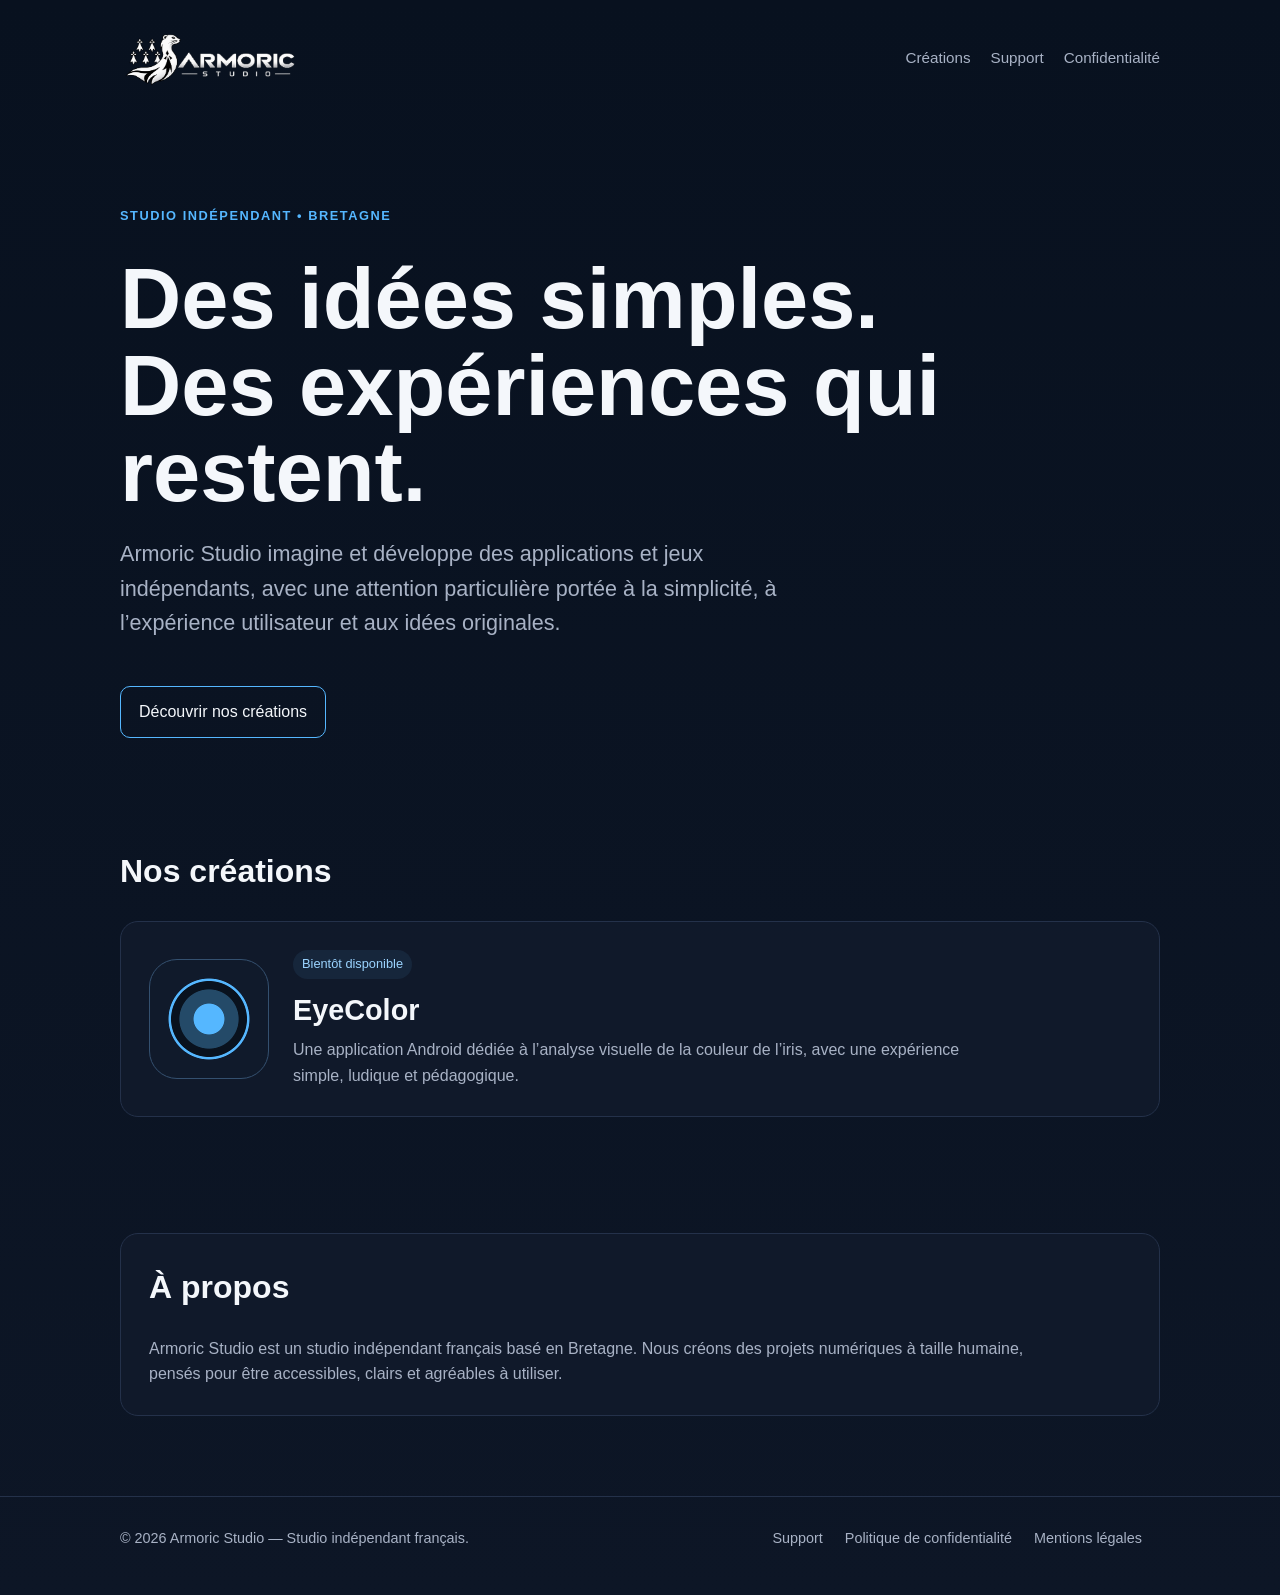
==== index.html @ 17d83aad "Add files via upload" ====
<!doctype html>
<html lang="fr">
<head>
  <meta charset="utf-8">
  <meta name="viewport" content="width=device-width, initial-scale=1">
  <title>Armoric Studio — Applications & jeux indépendants</title>
  <meta name="description" content="Armoric Studio crée des applications et jeux indépendants simples, utiles et originaux.">
  <link rel="stylesheet" href="style.css">
</head>
<body>

<header class="wrap">
  <a class="brand" href="index.html" aria-label="Armoric Studio">
    <img src="logo-armoric.png" alt="Armoric Studio" class="brand-logo">
  </a>
  <nav>
    <a href="#creations">Créations</a>
    <a href="support.html">Support</a>
    <a href="confidentialite.html">Confidentialité</a>
  </nav>
</header>

<main>
  <section class="hero wrap">
    <div class="eyebrow">Studio indépendant • Bretagne</div>
    <h1>Des idées simples.<br>Des expériences qui restent.</h1>
    <p class="lead">Armoric Studio imagine et développe des applications et jeux indépendants, avec une attention particulière portée à la simplicité, à l’expérience utilisateur et aux idées originales.</p>
    <a class="cta" href="#creations">Découvrir nos créations</a>
  </section>

  <section id="creations" class="section wrap">
    <h2>Nos créations</h2>

    <article class="card app">
      <div class="icon" aria-hidden="true"></div>
      <div class="app-content">
        <span class="badge">Bientôt disponible</span>
        <h3>EyeColor</h3>
        <p class="muted">Une application Android dédiée à l’analyse visuelle de la couleur de l’iris, avec une expérience simple, ludique et pédagogique.</p>
      </div>
    </article>
  </section>

  <section class="section wrap about">
    <div class="card">
      <h2>À propos</h2>
      <p class="muted">Armoric Studio est un studio indépendant français basé en Bretagne. Nous créons des projets numériques à taille humaine, pensés pour être accessibles, clairs et agréables à utiliser.</p>
    </div>
  </section>
</main>

<footer>
  <div class="wrap">
    <div>© 2026 Armoric Studio — Studio indépendant français.</div>
    <div class="footer-links">
      <a href="support.html">Support</a>
      <a href="confidentialite.html">Politique de confidentialité</a>
      <a href="mentions-legales.html">Mentions légales</a>
    </div>
  </div>
</footer>

</body>
</html>
---- style.css ----
:root{--bg:#0b1220;--panel:#111a2c;--text:#f4f7fb;--muted:#a8b2c5;--accent:#55b7ff;--line:#24314a}
*{box-sizing:border-box}
html{scroll-behavior:smooth}
body{margin:0;font-family:Arial,sans-serif;background:linear-gradient(#08111f,#0d1626);color:var(--text);line-height:1.6;overflow-x:hidden}
.wrap{width:min(1040px,92%);margin:auto}
a{color:inherit}

header{padding:28px 0;display:flex;justify-content:space-between;align-items:center;gap:30px}
.brand{display:flex;align-items:center;text-decoration:none;flex:0 0 auto}
.brand-logo{width:180px;height:auto;display:block}
nav{display:flex;align-items:center;flex-wrap:wrap;justify-content:flex-end}
nav a{color:var(--muted);text-decoration:none;margin-left:20px;font-size:.95rem}
nav a:hover{color:var(--text)}

.hero{padding:90px 0 70px}
.eyebrow{color:var(--accent);font-weight:700;text-transform:uppercase;letter-spacing:.12em;font-size:.8rem}
h1{font-size:clamp(2.5rem,7vw,5.3rem);line-height:1.02;margin:.35em 0 .25em;max-width:900px}
.lead{font-size:clamp(1.05rem,2.2vw,1.35rem);color:var(--muted);max-width:720px}
.cta{display:inline-block;margin-top:24px;padding:12px 18px;border:1px solid var(--accent);border-radius:10px;text-decoration:none}
.cta:hover{background:rgba(85,183,255,.08)}

.section{padding:38px 0 80px}
h2{font-size:2rem;margin:0 0 24px}
.card{background:rgba(17,26,44,.86);border:1px solid var(--line);border-radius:18px;padding:28px;min-width:0}
.app{display:grid;grid-template-columns:120px minmax(0,1fr);gap:24px;align-items:center}
.app-content{min-width:0}
.app h3{font-size:1.8rem;line-height:1.2;margin:14px 0 10px}
.app p{margin:0;max-width:720px;overflow-wrap:anywhere}
.icon{width:120px;height:120px;border-radius:28px;background:radial-gradient(circle,#55b7ff 0 18%,#244a68 19% 35%,#09121e 36% 45%,#55b7ff 46% 48%,#101a2b 49%);border:1px solid #34506f}
.badge{display:inline-block;padding:4px 9px;border-radius:999px;background:#16263b;color:#9bd4ff;font-size:.8rem}
.muted{color:var(--muted)}
.about{padding-top:36px}
.about .card{padding:28px}
.about h2{margin-bottom:22px}
.about p{margin:0;max-width:900px}

footer{border-top:1px solid var(--line);padding:30px 0 45px;color:var(--muted);font-size:.9rem}
footer .wrap{display:flex;justify-content:space-between;gap:20px;flex-wrap:wrap}
footer a{text-decoration:none;margin-right:18px}
.footer-links{display:flex;flex-wrap:wrap;gap:4px}

.page{padding:56px 0 80px;max-width:800px}
.page h1{font-size:clamp(2rem,5vw,3.5rem)}
.page h2{font-size:1.35rem;margin-top:34px}

@media(max-width:700px){
  header{padding:22px 0}
  .brand-logo{width:150px}
  nav{display:none}
  .hero{padding:60px 0 50px}
  .section{padding:30px 0 60px}
  .app{grid-template-columns:1fr}
  .icon{width:100px;height:100px}
  .card{padding:22px}
  footer .wrap{display:block}
  .footer-links{margin-top:12px}
}
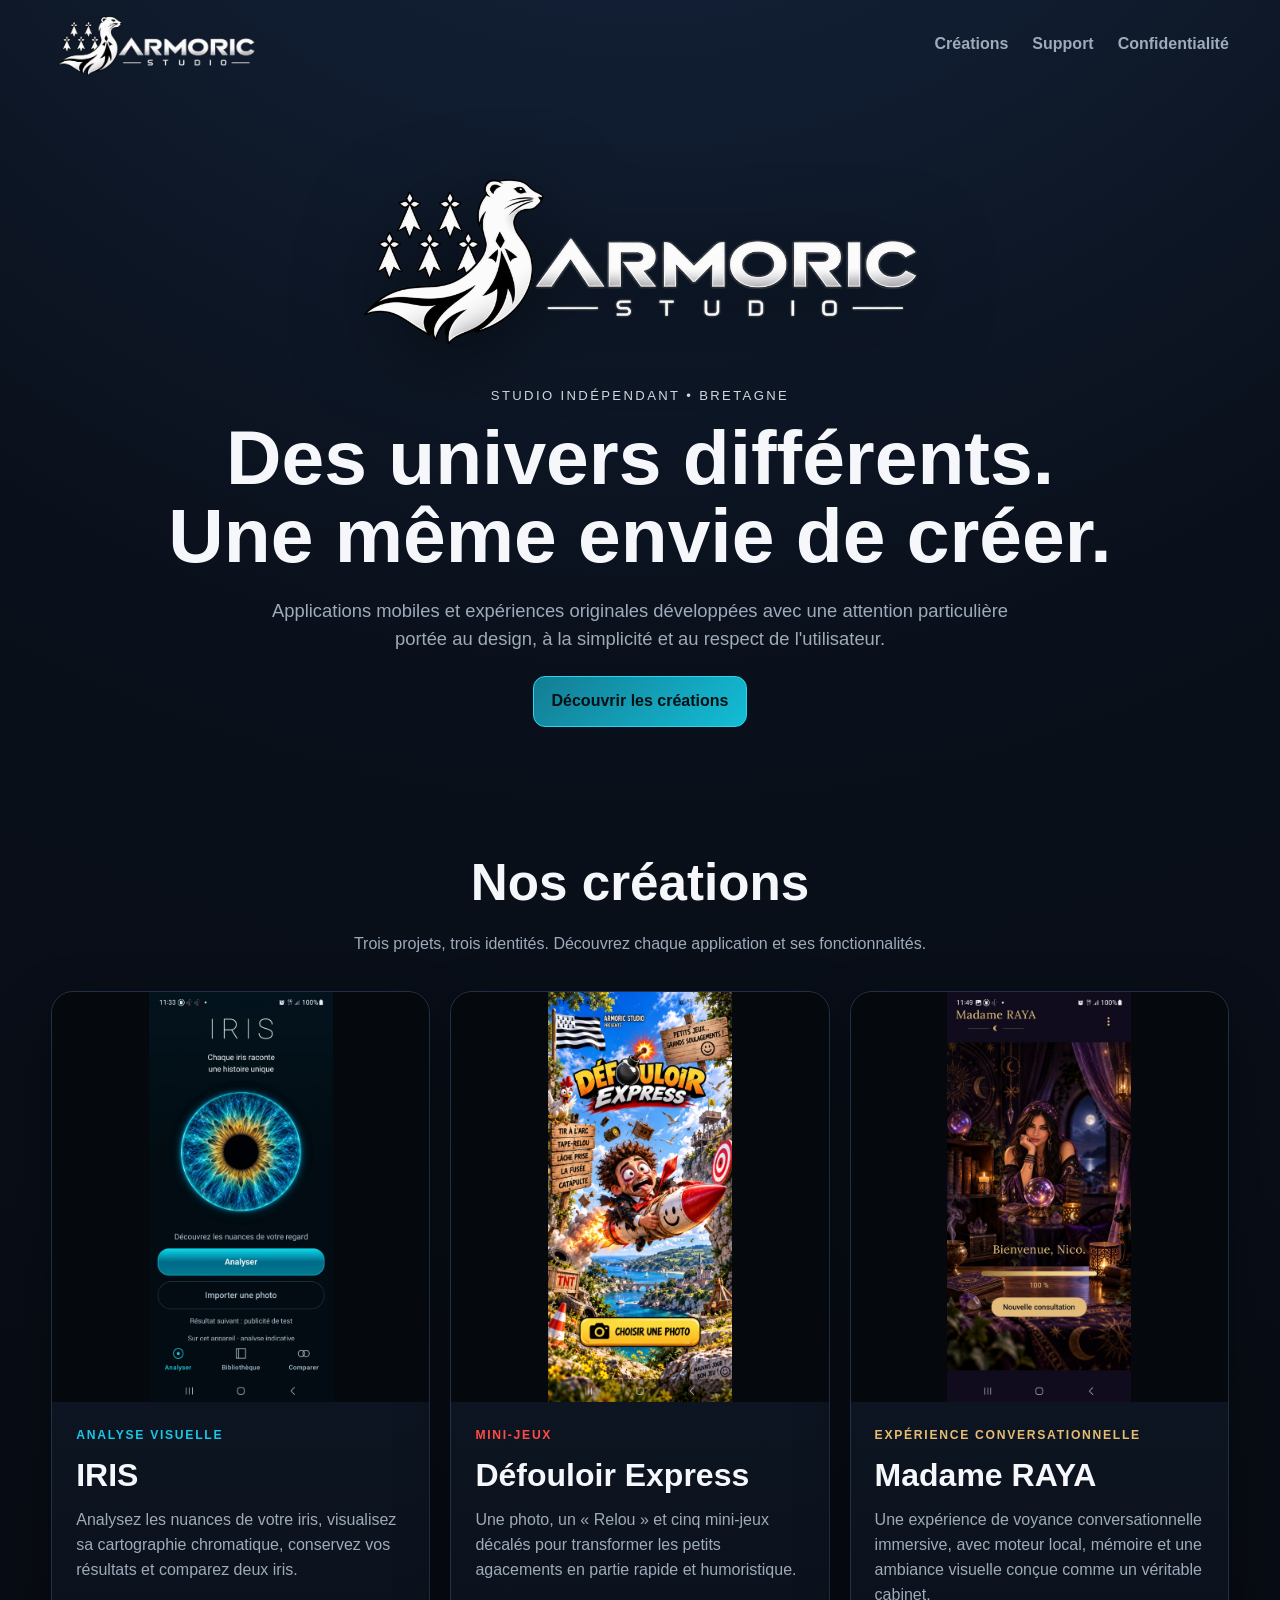
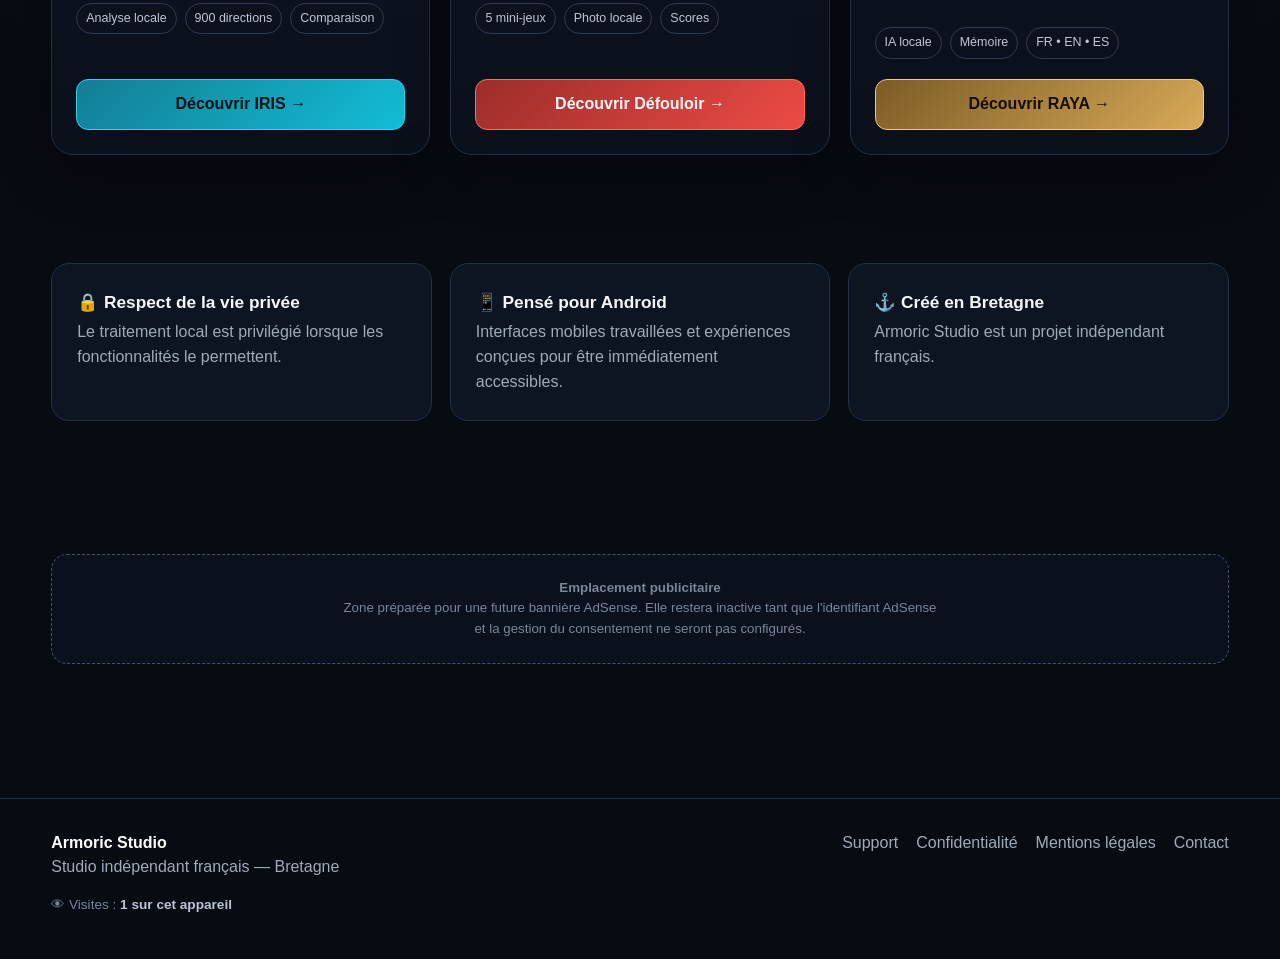
==== commit e5373ded: "Add files via upload" ====
--- a/index.html
+++ b/index.html
@@ -1,64 +1,8 @@
-<!doctype html>
-<html lang="fr">
-<head>
-  <meta charset="utf-8">
-  <meta name="viewport" content="width=device-width, initial-scale=1">
-  <title>Armoric Studio — Applications & jeux indépendants</title>
-  <meta name="description" content="Armoric Studio crée des applications et jeux indépendants simples, utiles et originaux.">
-  <link rel="stylesheet" href="style.css">
-</head>
-<body>
-
-<header class="wrap">
-  <a class="brand" href="index.html" aria-label="Armoric Studio">
-    <img src="logo-armoric.png" alt="Armoric Studio" class="brand-logo">
-  </a>
-  <nav>
-    <a href="#creations">Créations</a>
-    <a href="support.html">Support</a>
-    <a href="confidentialite.html">Confidentialité</a>
-  </nav>
-</header>
-
-<main>
-  <section class="hero wrap">
-    <div class="eyebrow">Studio indépendant • Bretagne</div>
-    <h1>Des idées simples.<br>Des expériences qui restent.</h1>
-    <p class="lead">Armoric Studio imagine et développe des applications et jeux indépendants, avec une attention particulière portée à la simplicité, à l’expérience utilisateur et aux idées originales.</p>
-    <a class="cta" href="#creations">Découvrir nos créations</a>
-  </section>
-
-  <section id="creations" class="section wrap">
-    <h2>Nos créations</h2>
-
-    <article class="card app">
-      <div class="icon" aria-hidden="true"></div>
-      <div class="app-content">
-        <span class="badge">Bientôt disponible</span>
-        <h3>EyeColor</h3>
-        <p class="muted">Une application Android dédiée à l’analyse visuelle de la couleur de l’iris, avec une expérience simple, ludique et pédagogique.</p>
-      </div>
-    </article>
-  </section>
-
-  <section class="section wrap about">
-    <div class="card">
-      <h2>À propos</h2>
-      <p class="muted">Armoric Studio est un studio indépendant français basé en Bretagne. Nous créons des projets numériques à taille humaine, pensés pour être accessibles, clairs et agréables à utiliser.</p>
-    </div>
-  </section>
-</main>
-
-<footer>
-  <div class="wrap">
-    <div>© 2026 Armoric Studio — Studio indépendant français.</div>
-    <div class="footer-links">
-      <a href="support.html">Support</a>
-      <a href="confidentialite.html">Politique de confidentialité</a>
-      <a href="mentions-legales.html">Mentions légales</a>
-    </div>
-  </div>
-</footer>
-
-</body>
-</html>
+<!doctype html><html lang="fr"><head><meta charset="utf-8"><meta name="viewport" content="width=device-width,initial-scale=1"><meta name="description" content="Armoric Studio — applications et jeux indépendants"><title>Armoric Studio — Applications & jeux indépendants</title><link rel="stylesheet" href="style.css"></head><body><header class="wrap"><a class="brand" href="index.html"><img src="logo-armoric.png" class="brand-logo" alt="Armoric Studio"></a><nav class="nav"><a href="index.html#creations">Créations</a><a href="support.html">Support</a><a href="confidentialite.html">Confidentialité</a></nav></header><main><section class="hero wrap"><img src="logo-armoric.png" class="hero-logo" alt="Armoric Studio"><div class="kicker">Studio indépendant • Bretagne</div><h1>Des univers différents.<br>Une même envie de créer.</h1><p>Applications mobiles et expériences originales développées avec une attention particulière portée au design, à la simplicité et au respect de l'utilisateur.</p><a class="btn primary" href="#creations">Découvrir les créations</a></section>
+<section id="creations" class="section wrap"><h2 class="section-title">Nos créations</h2><p class="section-lead">Trois projets, trois identités. Découvrez chaque application et ses fonctionnalités.</p><div class="apps">
+<article class="app-card iris"><div class="app-shot"><img src="iris-home.jpg" alt="Écran d'accueil IRIS"></div><div class="app-body"><span class="app-label">Analyse visuelle</span><h3>IRIS</h3><p>Analysez les nuances de votre iris, visualisez sa cartographie chromatique, conservez vos résultats et comparez deux iris.</p><div class="chips"><span class="chip">Analyse locale</span><span class="chip">900 directions</span><span class="chip">Comparaison</span></div><a class="btn primary" href="iris.html">Découvrir IRIS →</a></div></article>
+<article class="app-card def"><div class="app-shot"><img src="def-home.jpg" alt="Accueil Défouloir Express"></div><div class="app-body"><span class="app-label">Mini-jeux</span><h3>Défouloir Express</h3><p>Une photo, un « Relou » et cinq mini-jeux décalés pour transformer les petits agacements en partie rapide et humoristique.</p><div class="chips"><span class="chip">5 mini-jeux</span><span class="chip">Photo locale</span><span class="chip">Scores</span></div><a class="btn red" href="defouloir-express.html">Découvrir Défouloir →</a></div></article>
+<article class="app-card raya"><div class="app-shot"><img src="raya-home.jpg" alt="Accueil Madame RAYA"></div><div class="app-body"><span class="app-label">Expérience conversationnelle</span><h3>Madame RAYA</h3><p>Une expérience de voyance conversationnelle immersive, avec moteur local, mémoire et une ambiance visuelle conçue comme un véritable cabinet.</p><div class="chips"><span class="chip">IA locale</span><span class="chip">Mémoire</span><span class="chip">FR • EN • ES</span></div><a class="btn gold" href="madame-raya.html">Découvrir RAYA →</a></div></article>
+</div></section>
+<section class="section wrap"><div class="trust"><div><strong>🔒 Respect de la vie privée</strong><span>Le traitement local est privilégié lorsque les fonctionnalités le permettent.</span></div><div><strong>📱 Pensé pour Android</strong><span>Interfaces mobiles travaillées et expériences conçues pour être immédiatement accessibles.</span></div><div><strong>⚓ Créé en Bretagne</strong><span>Armoric Studio est un projet indépendant français.</span></div></div></section>
+<section class="section wrap"><div class="ad-slot"><small><strong>Emplacement publicitaire</strong><br>Zone préparée pour une future bannière AdSense. Elle restera inactive tant que l'identifiant AdSense et la gestion du consentement ne seront pas configurés.</small></div></section></main><footer><div class="wrap footer-grid"><div><strong style="color:#fff">Armoric Studio</strong><br>Studio indépendant français — Bretagne<div class="visit">👁 Visites : <strong id="visit-count">—</strong></div></div><div class="footer-links"><a href="support.html">Support</a><a href="confidentialite.html">Confidentialité</a><a href="mentions-legales.html">Mentions légales</a><a href="mailto:iris.appli.ns@gmail.com">Contact</a></div></div></footer><script src="site.js"></script></body></html>
--- a/style.css
+++ b/style.css
@@ -1,57 +1,14 @@
-:root{--bg:#0b1220;--panel:#111a2c;--text:#f4f7fb;--muted:#a8b2c5;--accent:#55b7ff;--line:#24314a}
-*{box-sizing:border-box}
-html{scroll-behavior:smooth}
-body{margin:0;font-family:Arial,sans-serif;background:linear-gradient(#08111f,#0d1626);color:var(--text);line-height:1.6;overflow-x:hidden}
-.wrap{width:min(1040px,92%);margin:auto}
-a{color:inherit}
 
-header{padding:28px 0;display:flex;justify-content:space-between;align-items:center;gap:30px}
-.brand{display:flex;align-items:center;text-decoration:none;flex:0 0 auto}
-.brand-logo{width:180px;height:auto;display:block}
-nav{display:flex;align-items:center;flex-wrap:wrap;justify-content:flex-end}
-nav a{color:var(--muted);text-decoration:none;margin-left:20px;font-size:.95rem}
-nav a:hover{color:var(--text)}
-
-.hero{padding:90px 0 70px}
-.eyebrow{color:var(--accent);font-weight:700;text-transform:uppercase;letter-spacing:.12em;font-size:.8rem}
-h1{font-size:clamp(2.5rem,7vw,5.3rem);line-height:1.02;margin:.35em 0 .25em;max-width:900px}
-.lead{font-size:clamp(1.05rem,2.2vw,1.35rem);color:var(--muted);max-width:720px}
-.cta{display:inline-block;margin-top:24px;padding:12px 18px;border:1px solid var(--accent);border-radius:10px;text-decoration:none}
-.cta:hover{background:rgba(85,183,255,.08)}
-
-.section{padding:38px 0 80px}
-h2{font-size:2rem;margin:0 0 24px}
-.card{background:rgba(17,26,44,.86);border:1px solid var(--line);border-radius:18px;padding:28px;min-width:0}
-.app{display:grid;grid-template-columns:120px minmax(0,1fr);gap:24px;align-items:center}
-.app-content{min-width:0}
-.app h3{font-size:1.8rem;line-height:1.2;margin:14px 0 10px}
-.app p{margin:0;max-width:720px;overflow-wrap:anywhere}
-.icon{width:120px;height:120px;border-radius:28px;background:radial-gradient(circle,#55b7ff 0 18%,#244a68 19% 35%,#09121e 36% 45%,#55b7ff 46% 48%,#101a2b 49%);border:1px solid #34506f}
-.badge{display:inline-block;padding:4px 9px;border-radius:999px;background:#16263b;color:#9bd4ff;font-size:.8rem}
-.muted{color:var(--muted)}
-.about{padding-top:36px}
-.about .card{padding:28px}
-.about h2{margin-bottom:22px}
-.about p{margin:0;max-width:900px}
-
-footer{border-top:1px solid var(--line);padding:30px 0 45px;color:var(--muted);font-size:.9rem}
-footer .wrap{display:flex;justify-content:space-between;gap:20px;flex-wrap:wrap}
-footer a{text-decoration:none;margin-right:18px}
-.footer-links{display:flex;flex-wrap:wrap;gap:4px}
-
-.page{padding:56px 0 80px;max-width:800px}
-.page h1{font-size:clamp(2rem,5vw,3.5rem)}
-.page h2{font-size:1.35rem;margin-top:34px}
-
-@media(max-width:700px){
-  header{padding:22px 0}
-  .brand-logo{width:150px}
-  nav{display:none}
-  .hero{padding:60px 0 50px}
-  .section{padding:30px 0 60px}
-  .app{grid-template-columns:1fr}
-  .icon{width:100px;height:100px}
-  .card{padding:22px}
-  footer .wrap{display:block}
-  .footer-links{margin-top:12px}
-}
+:root{--bg:#070b12;--panel:#0d1522;--panel2:#101b2c;--text:#f5f7fb;--muted:#9eabba;--line:#223047;--cyan:#18c8e6;--gold:#e7bd72;--red:#ff4b45;--max:1180px}
+*{box-sizing:border-box}html{scroll-behavior:smooth}body{margin:0;font-family:Inter,Segoe UI,Arial,sans-serif;background:radial-gradient(circle at 50% -20%,#172a46 0,#0a101b 38%,var(--bg) 75%);color:var(--text);line-height:1.55}a{color:inherit}.wrap{width:min(var(--max),92%);margin:auto}
+header{min-height:88px;display:flex;align-items:center;justify-content:space-between;gap:28px}.brand-logo{width:210px;display:block}.brand{text-decoration:none}.nav{display:flex;gap:24px;align-items:center}.nav a{text-decoration:none;color:var(--muted);font-weight:650}.nav a:hover{color:#fff}
+.hero{text-align:center;padding:70px 0 62px}.hero-logo{width:min(590px,82vw);filter:drop-shadow(0 16px 40px #0008)}.kicker{margin:24px 0 8px;color:#d4d9e1;letter-spacing:.18em;text-transform:uppercase;font-size:.82rem}.hero h1{font-size:clamp(2.4rem,6vw,5.5rem);line-height:1.02;margin:.15em auto;max-width:980px}.hero p{color:var(--muted);font-size:1.15rem;max-width:760px;margin:22px auto}.btn{display:inline-flex;align-items:center;justify-content:center;padding:12px 18px;border:1px solid #3c4d66;border-radius:12px;text-decoration:none;font-weight:750;background:#121d2c}.btn:hover{transform:translateY(-1px);border-color:#7087a6}.btn.primary{background:linear-gradient(135deg,#137d94,#13bdd6);border-color:#28d7ef;color:#031014}.btn.gold{background:linear-gradient(135deg,#7c5b25,#d8aa58);border-color:#efc97d;color:#140d04}.btn.red{background:linear-gradient(135deg,#9c2d2a,#ed4b45);border-color:#ff6b66}
+.section{padding:54px 0}.section-title{text-align:center;font-size:clamp(2rem,4vw,3.2rem);margin:0 0 10px}.section-lead{text-align:center;color:var(--muted);max-width:720px;margin:0 auto 34px}.apps{display:grid;grid-template-columns:repeat(3,1fr);gap:20px}.app-card{border:1px solid var(--line);background:linear-gradient(180deg,#101a2a,#0a101a);border-radius:22px;overflow:hidden;display:flex;flex-direction:column;box-shadow:0 18px 55px #0005}.app-card.iris{--app:var(--cyan)}.app-card.def{--app:var(--red)}.app-card.raya{--app:var(--gold)}.app-shot{height:410px;background:#05080d;overflow:hidden;position:relative}.app-shot img{width:100%;height:100%;object-fit:contain;object-position:center;background:#05080d}.app-body{padding:24px;display:flex;flex-direction:column;flex:1}.app-label{color:var(--app);text-transform:uppercase;letter-spacing:.14em;font-weight:800;font-size:.76rem}.app-card h3{font-size:2rem;margin:6px 0 8px}.app-card p{color:var(--muted);margin:0 0 20px}.app-card .btn{margin-top:auto}.chips{display:flex;gap:8px;flex-wrap:wrap;margin:0 0 20px}.chip{border:1px solid #2b3b51;border-radius:999px;padding:5px 9px;font-size:.78rem;color:#bdc7d4}
+.trust{display:grid;grid-template-columns:repeat(3,1fr);gap:18px}.trust>div{padding:25px;border:1px solid var(--line);border-radius:18px;background:#0d1522}.trust strong{display:block;font-size:1.08rem;margin-bottom:5px}.trust span{color:var(--muted)}
+.ad-slot{margin:25px auto;border:1px dashed #43536a;border-radius:16px;min-height:110px;display:flex;align-items:center;justify-content:center;text-align:center;color:#78869a;background:#0a111c;padding:20px}.ad-slot small{max-width:600px}
+footer{margin-top:55px;border-top:1px solid var(--line);padding:32px 0 44px;color:var(--muted)}.footer-grid{display:flex;justify-content:space-between;gap:24px;flex-wrap:wrap}.footer-links{display:flex;gap:18px;flex-wrap:wrap}.footer-links a{text-decoration:none}.visit{margin-top:14px;font-size:.85rem;color:#76869b}.visit strong{color:#b9c5d5}
+.page-hero{padding:54px 0 28px;display:grid;grid-template-columns:1.05fr .95fr;gap:48px;align-items:center}.page-hero h1{font-size:clamp(3rem,7vw,6rem);line-height:.95;margin:.15em 0}.page-hero p{color:var(--muted);font-size:1.15rem}.phone-feature{width:min(330px,80%);margin:auto;display:block;border-radius:24px;box-shadow:0 24px 80px #000b;border:1px solid #26364e}.feature-list{display:grid;grid-template-columns:repeat(3,1fr);gap:16px;margin-top:25px}.feature{background:#0d1522;border:1px solid var(--line);border-radius:16px;padding:20px}.feature h3{margin:0 0 8px}.feature p{margin:0;color:var(--muted)}
+.gallery{display:grid;grid-template-columns:repeat(4,1fr);gap:16px}.gallery a{display:block;border-radius:16px;overflow:hidden;border:1px solid var(--line);background:#080d14}.gallery img{width:100%;height:430px;object-fit:contain;object-position:center;display:block;transition:.2s;background:#05080d}.gallery a:hover img{transform:scale(1.02)}
+.legal{max-width:860px;padding:50px 0 80px}.legal h1{font-size:clamp(2.3rem,5vw,4rem)}.legal h2{margin-top:32px}.legal p,.legal li{color:#c0c9d5}.legal a{color:#8dd9ff}
+@media(max-width:900px){.apps,.trust,.feature-list{grid-template-columns:1fr}.app-shot{height:500px}.page-hero{grid-template-columns:1fr;text-align:center}.page-hero p{margin-left:auto;margin-right:auto}.gallery{grid-template-columns:repeat(2,1fr)}}
+@media(max-width:650px){header{min-height:74px}.brand-logo{width:160px}.nav{display:none}.hero{padding-top:38px}.apps{gap:26px}.app-shot{height:420px}.gallery{grid-template-columns:1fr 1fr;gap:10px}.gallery img{height:330px}.section{padding:38px 0}.footer-grid{display:block}.footer-links{margin-top:14px}.page-hero{padding-top:25px}}
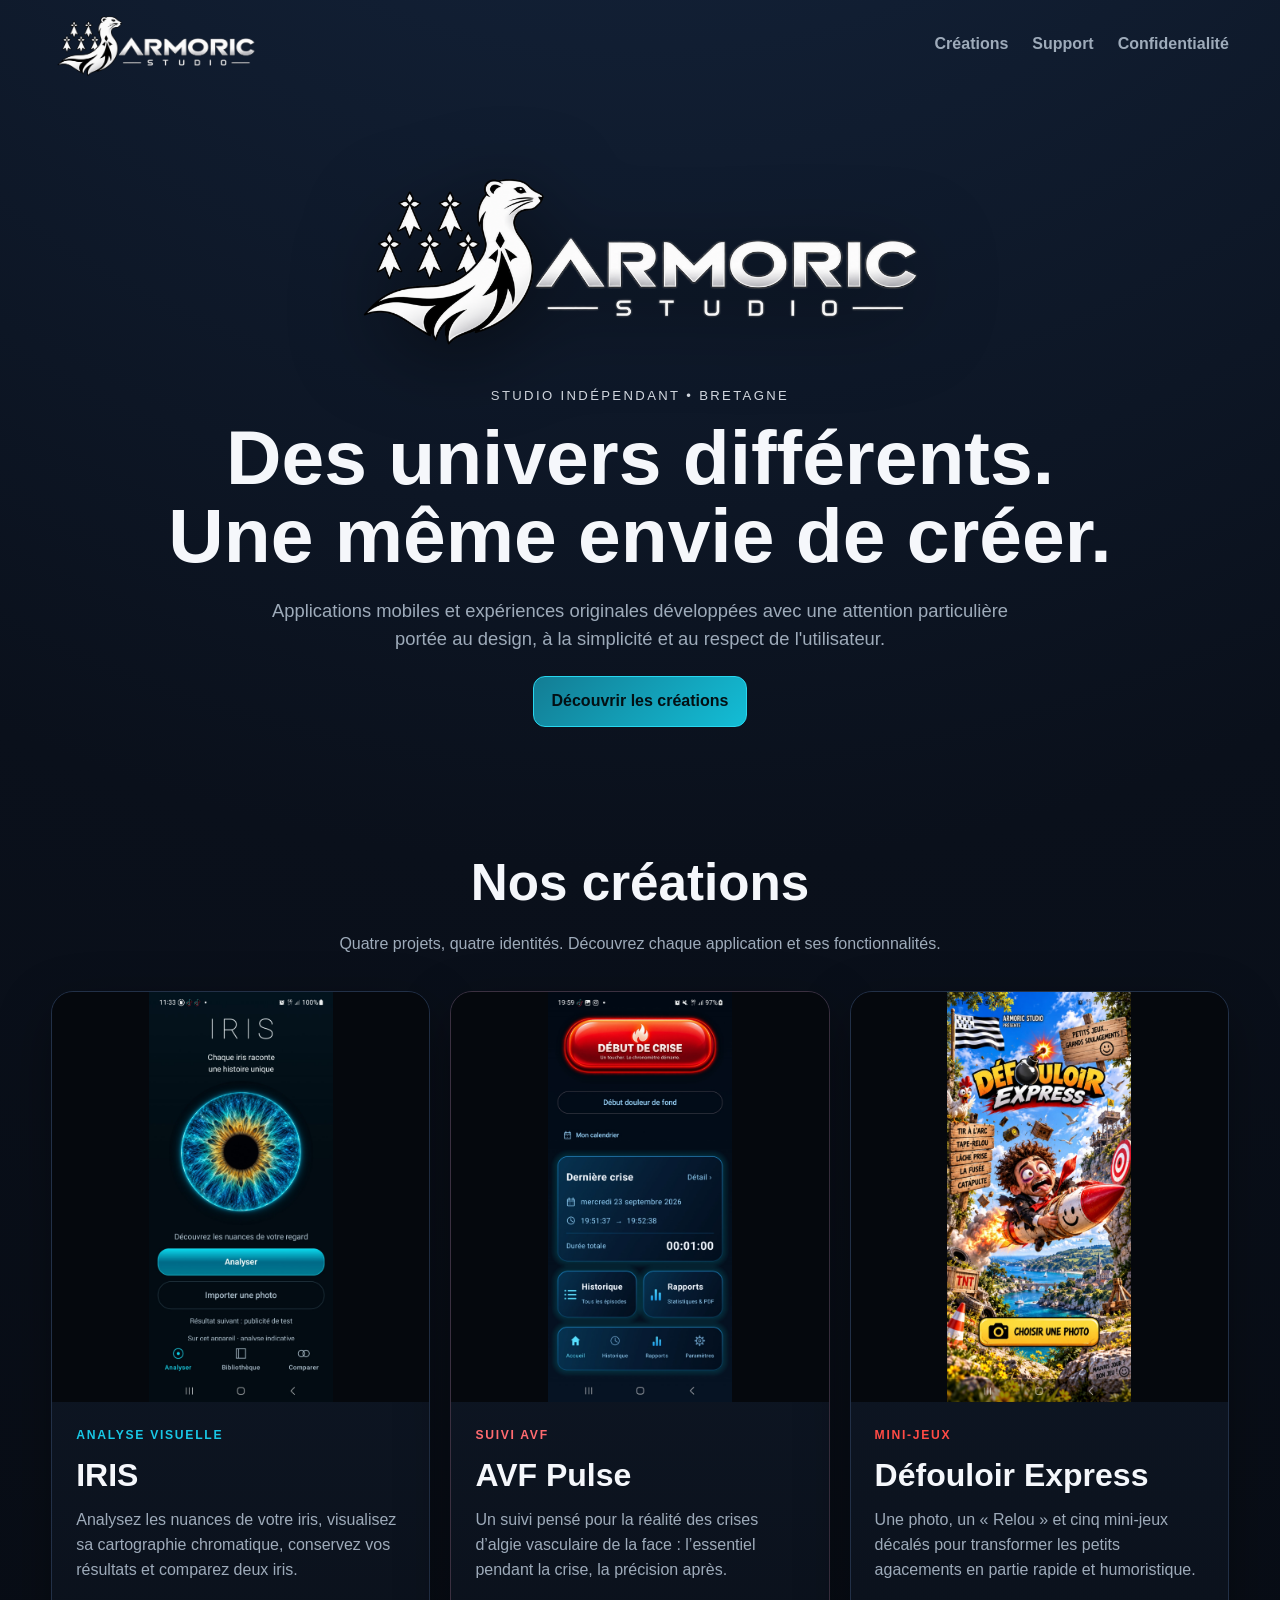
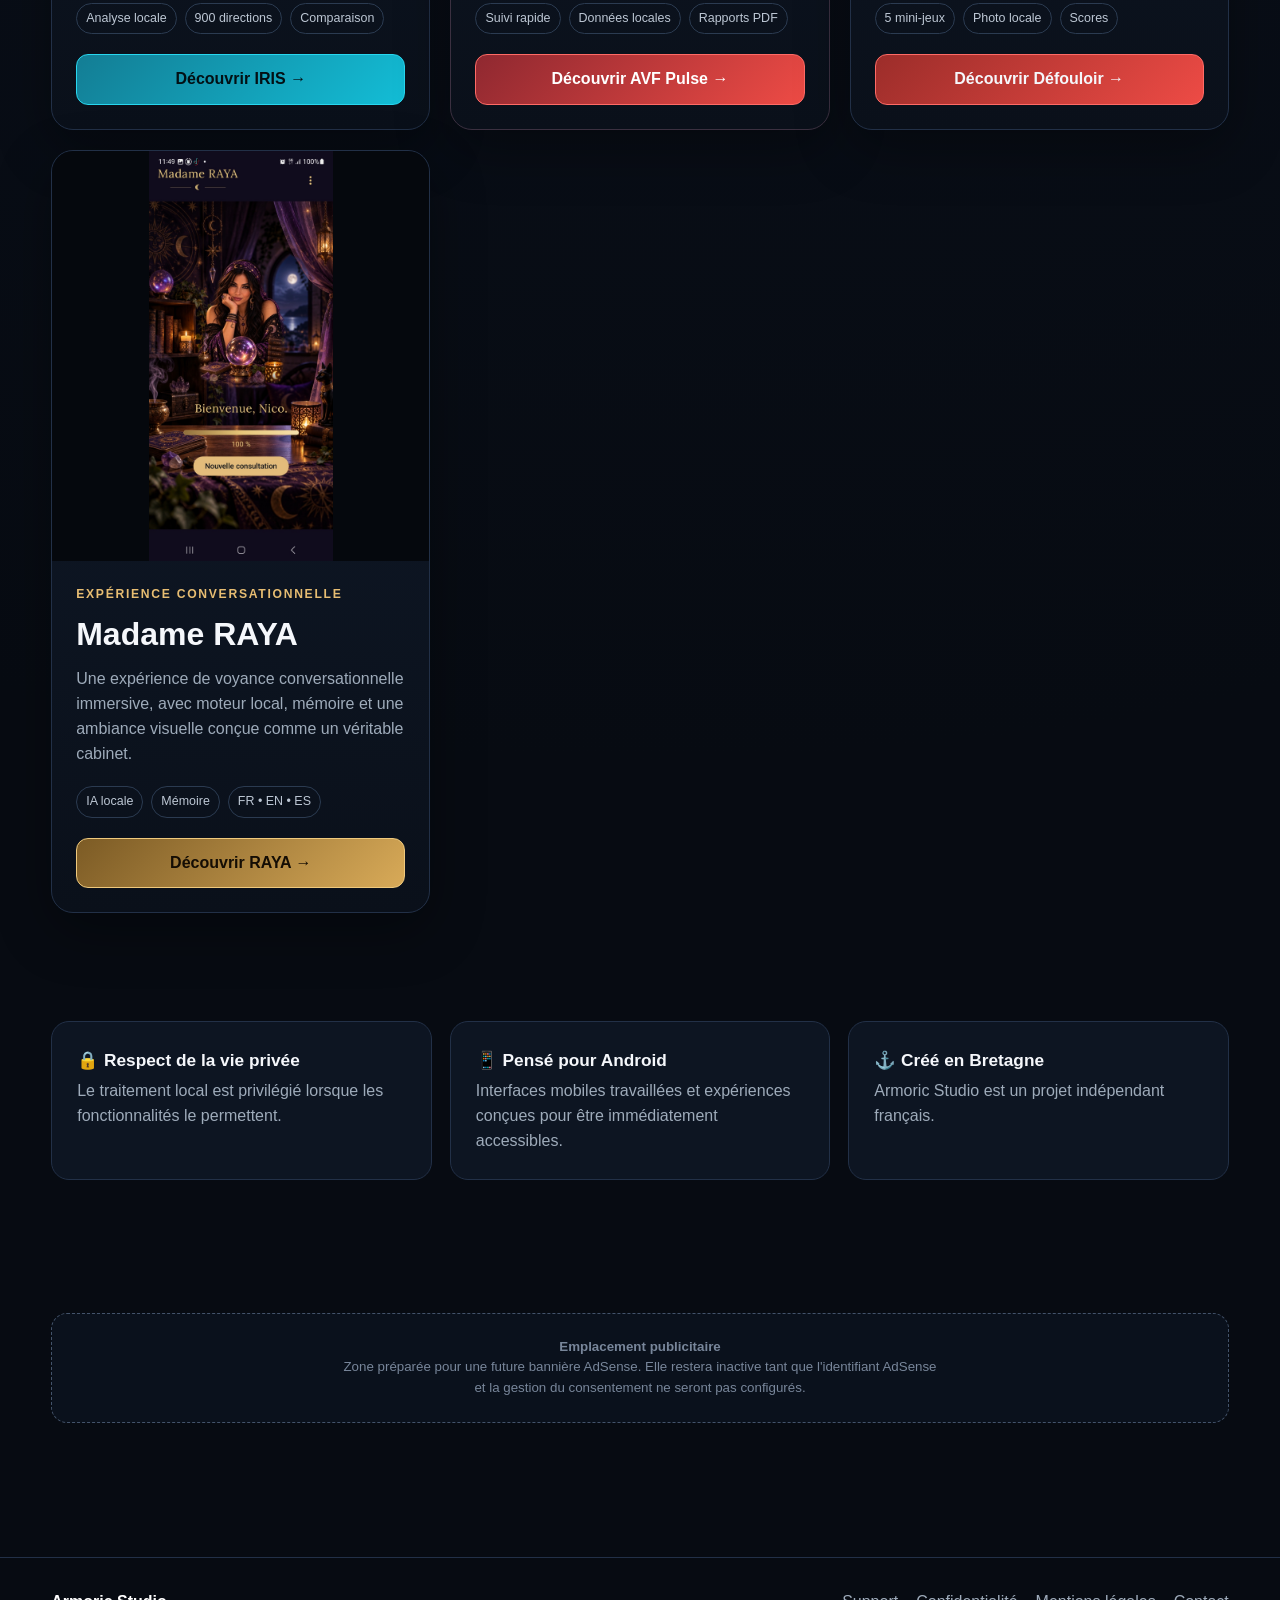
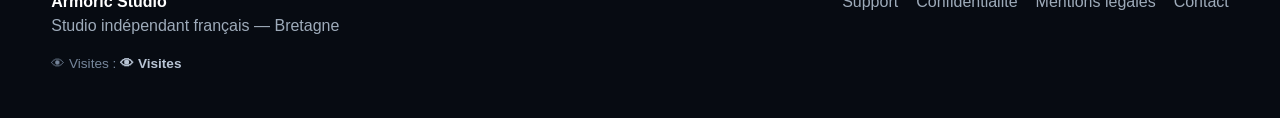
==== commit 73c7e06e: "Add files via upload" ====
--- a/index.html
+++ b/index.html
@@ -1,6 +1,6 @@
 <!doctype html><html lang="fr"><head><meta charset="utf-8"><meta name="viewport" content="width=device-width,initial-scale=1"><meta name="description" content="Armoric Studio — applications et jeux indépendants"><title>Armoric Studio — Applications & jeux indépendants</title><link rel="stylesheet" href="style.css"></head><body><header class="wrap"><a class="brand" href="index.html"><img src="logo-armoric.png" class="brand-logo" alt="Armoric Studio"></a><nav class="nav"><a href="index.html#creations">Créations</a><a href="support.html">Support</a><a href="confidentialite.html">Confidentialité</a></nav></header><main><section class="hero wrap"><img src="logo-armoric.png" class="hero-logo" alt="Armoric Studio"><div class="kicker">Studio indépendant • Bretagne</div><h1>Des univers différents.<br>Une même envie de créer.</h1><p>Applications mobiles et expériences originales développées avec une attention particulière portée au design, à la simplicité et au respect de l'utilisateur.</p><a class="btn primary" href="#creations">Découvrir les créations</a></section>
-<section id="creations" class="section wrap"><h2 class="section-title">Nos créations</h2><p class="section-lead">Trois projets, trois identités. Découvrez chaque application et ses fonctionnalités.</p><div class="apps">
-<article class="app-card iris"><div class="app-shot"><img src="iris-home.jpg" alt="Écran d'accueil IRIS"></div><div class="app-body"><span class="app-label">Analyse visuelle</span><h3>IRIS</h3><p>Analysez les nuances de votre iris, visualisez sa cartographie chromatique, conservez vos résultats et comparez deux iris.</p><div class="chips"><span class="chip">Analyse locale</span><span class="chip">900 directions</span><span class="chip">Comparaison</span></div><a class="btn primary" href="iris.html">Découvrir IRIS →</a></div></article>
+<section id="creations" class="section wrap"><h2 class="section-title">Nos créations</h2><p class="section-lead">Quatre projets, quatre identités. Découvrez chaque application et ses fonctionnalités.</p><div class="apps">
+<article class="app-card iris"><div class="app-shot"><img src="iris-home.jpg" alt="Écran d'accueil IRIS"></div><div class="app-body"><span class="app-label">Analyse visuelle</span><h3>IRIS</h3><p>Analysez les nuances de votre iris, visualisez sa cartographie chromatique, conservez vos résultats et comparez deux iris.</p><div class="chips"><span class="chip">Analyse locale</span><span class="chip">900 directions</span><span class="chip">Comparaison</span></div><a class="btn primary" href="iris.html">Découvrir IRIS →</a></div></article><article class="app-card avf"><div class="app-shot"><img src="avf-home.jpg" alt="Accueil AVF Pulse"></div><div class="app-body"><span class="app-label">Suivi AVF</span><h3>AVF Pulse</h3><p>Un suivi pensé pour la réalité des crises d’algie vasculaire de la face : l’essentiel pendant la crise, la précision après.</p><div class="chips"><span class="chip">Suivi rapide</span><span class="chip">Données locales</span><span class="chip">Rapports PDF</span></div><a class="btn avf-btn" href="avf-pulse.html">Découvrir AVF Pulse →</a></div></article>
 <article class="app-card def"><div class="app-shot"><img src="def-home.jpg" alt="Accueil Défouloir Express"></div><div class="app-body"><span class="app-label">Mini-jeux</span><h3>Défouloir Express</h3><p>Une photo, un « Relou » et cinq mini-jeux décalés pour transformer les petits agacements en partie rapide et humoristique.</p><div class="chips"><span class="chip">5 mini-jeux</span><span class="chip">Photo locale</span><span class="chip">Scores</span></div><a class="btn red" href="defouloir-express.html">Découvrir Défouloir →</a></div></article>
 <article class="app-card raya"><div class="app-shot"><img src="raya-home.jpg" alt="Accueil Madame RAYA"></div><div class="app-body"><span class="app-label">Expérience conversationnelle</span><h3>Madame RAYA</h3><p>Une expérience de voyance conversationnelle immersive, avec moteur local, mémoire et une ambiance visuelle conçue comme un véritable cabinet.</p><div class="chips"><span class="chip">IA locale</span><span class="chip">Mémoire</span><span class="chip">FR • EN • ES</span></div><a class="btn gold" href="madame-raya.html">Découvrir RAYA →</a></div></article>
 </div></section>
--- a/style.css
+++ b/style.css
@@ -3,7 +3,7 @@
 *{box-sizing:border-box}html{scroll-behavior:smooth}body{margin:0;font-family:Inter,Segoe UI,Arial,sans-serif;background:radial-gradient(circle at 50% -20%,#172a46 0,#0a101b 38%,var(--bg) 75%);color:var(--text);line-height:1.55}a{color:inherit}.wrap{width:min(var(--max),92%);margin:auto}
 header{min-height:88px;display:flex;align-items:center;justify-content:space-between;gap:28px}.brand-logo{width:210px;display:block}.brand{text-decoration:none}.nav{display:flex;gap:24px;align-items:center}.nav a{text-decoration:none;color:var(--muted);font-weight:650}.nav a:hover{color:#fff}
 .hero{text-align:center;padding:70px 0 62px}.hero-logo{width:min(590px,82vw);filter:drop-shadow(0 16px 40px #0008)}.kicker{margin:24px 0 8px;color:#d4d9e1;letter-spacing:.18em;text-transform:uppercase;font-size:.82rem}.hero h1{font-size:clamp(2.4rem,6vw,5.5rem);line-height:1.02;margin:.15em auto;max-width:980px}.hero p{color:var(--muted);font-size:1.15rem;max-width:760px;margin:22px auto}.btn{display:inline-flex;align-items:center;justify-content:center;padding:12px 18px;border:1px solid #3c4d66;border-radius:12px;text-decoration:none;font-weight:750;background:#121d2c}.btn:hover{transform:translateY(-1px);border-color:#7087a6}.btn.primary{background:linear-gradient(135deg,#137d94,#13bdd6);border-color:#28d7ef;color:#031014}.btn.gold{background:linear-gradient(135deg,#7c5b25,#d8aa58);border-color:#efc97d;color:#140d04}.btn.red{background:linear-gradient(135deg,#9c2d2a,#ed4b45);border-color:#ff6b66}
-.section{padding:54px 0}.section-title{text-align:center;font-size:clamp(2rem,4vw,3.2rem);margin:0 0 10px}.section-lead{text-align:center;color:var(--muted);max-width:720px;margin:0 auto 34px}.apps{display:grid;grid-template-columns:repeat(3,1fr);gap:20px}.app-card{border:1px solid var(--line);background:linear-gradient(180deg,#101a2a,#0a101a);border-radius:22px;overflow:hidden;display:flex;flex-direction:column;box-shadow:0 18px 55px #0005}.app-card.iris{--app:var(--cyan)}.app-card.def{--app:var(--red)}.app-card.raya{--app:var(--gold)}.app-shot{height:410px;background:#05080d;overflow:hidden;position:relative}.app-shot img{width:100%;height:100%;object-fit:contain;object-position:center;background:#05080d}.app-body{padding:24px;display:flex;flex-direction:column;flex:1}.app-label{color:var(--app);text-transform:uppercase;letter-spacing:.14em;font-weight:800;font-size:.76rem}.app-card h3{font-size:2rem;margin:6px 0 8px}.app-card p{color:var(--muted);margin:0 0 20px}.app-card .btn{margin-top:auto}.chips{display:flex;gap:8px;flex-wrap:wrap;margin:0 0 20px}.chip{border:1px solid #2b3b51;border-radius:999px;padding:5px 9px;font-size:.78rem;color:#bdc7d4}
+.section{padding:54px 0}.section-title{text-align:center;font-size:clamp(2rem,4vw,3.2rem);margin:0 0 10px}.section-lead{text-align:center;color:var(--muted);max-width:720px;margin:0 auto 34px}.apps{display:grid;grid-template-columns:repeat(3,1fr);gap:20px}.app-card{border:1px solid var(--line);background:linear-gradient(180deg,#101a2a,#0a101a);border-radius:22px;overflow:hidden;display:flex;flex-direction:column;box-shadow:0 18px 55px #0005}.app-card.iris{--app:var(--cyan)}.app-card.def{--app:var(--red)}.app-card.raya{--app:var(--gold)}.app-card.avf{--app:#ff6b70}.app-shot{height:410px;background:#05080d;overflow:hidden;position:relative}.app-shot img{width:100%;height:100%;object-fit:contain;object-position:center;background:#05080d}.app-body{padding:24px;display:flex;flex-direction:column;flex:1}.app-label{color:var(--app);text-transform:uppercase;letter-spacing:.14em;font-weight:800;font-size:.76rem}.app-card h3{font-size:2rem;margin:6px 0 8px}.app-card p{color:var(--muted);margin:0 0 20px}.app-card .btn{margin-top:auto}.chips{display:flex;gap:8px;flex-wrap:wrap;margin:0 0 20px}.chip{border:1px solid #2b3b51;border-radius:999px;padding:5px 9px;font-size:.78rem;color:#bdc7d4}
 .trust{display:grid;grid-template-columns:repeat(3,1fr);gap:18px}.trust>div{padding:25px;border:1px solid var(--line);border-radius:18px;background:#0d1522}.trust strong{display:block;font-size:1.08rem;margin-bottom:5px}.trust span{color:var(--muted)}
 .ad-slot{margin:25px auto;border:1px dashed #43536a;border-radius:16px;min-height:110px;display:flex;align-items:center;justify-content:center;text-align:center;color:#78869a;background:#0a111c;padding:20px}.ad-slot small{max-width:600px}
 footer{margin-top:55px;border-top:1px solid var(--line);padding:32px 0 44px;color:var(--muted)}.footer-grid{display:flex;justify-content:space-between;gap:24px;flex-wrap:wrap}.footer-links{display:flex;gap:18px;flex-wrap:wrap}.footer-links a{text-decoration:none}.visit{margin-top:14px;font-size:.85rem;color:#76869b}.visit strong{color:#b9c5d5}
@@ -12,3 +12,5 @@
 .legal{max-width:860px;padding:50px 0 80px}.legal h1{font-size:clamp(2.3rem,5vw,4rem)}.legal h2{margin-top:32px}.legal p,.legal li{color:#c0c9d5}.legal a{color:#8dd9ff}
 @media(max-width:900px){.apps,.trust,.feature-list{grid-template-columns:1fr}.app-shot{height:500px}.page-hero{grid-template-columns:1fr;text-align:center}.page-hero p{margin-left:auto;margin-right:auto}.gallery{grid-template-columns:repeat(2,1fr)}}
 @media(max-width:650px){header{min-height:74px}.brand-logo{width:160px}.nav{display:none}.hero{padding-top:38px}.apps{gap:26px}.app-shot{height:420px}.gallery{grid-template-columns:1fr 1fr;gap:10px}.gallery img{height:330px}.section{padding:38px 0}.footer-grid{display:block}.footer-links{margin-top:14px}.page-hero{padding-top:25px}}
+
+.app-card.avf{border-color:#3b3040}.btn.avf-btn{background:linear-gradient(135deg,#8f2830,#ed4b45);border-color:#ff6b66;color:#fff}
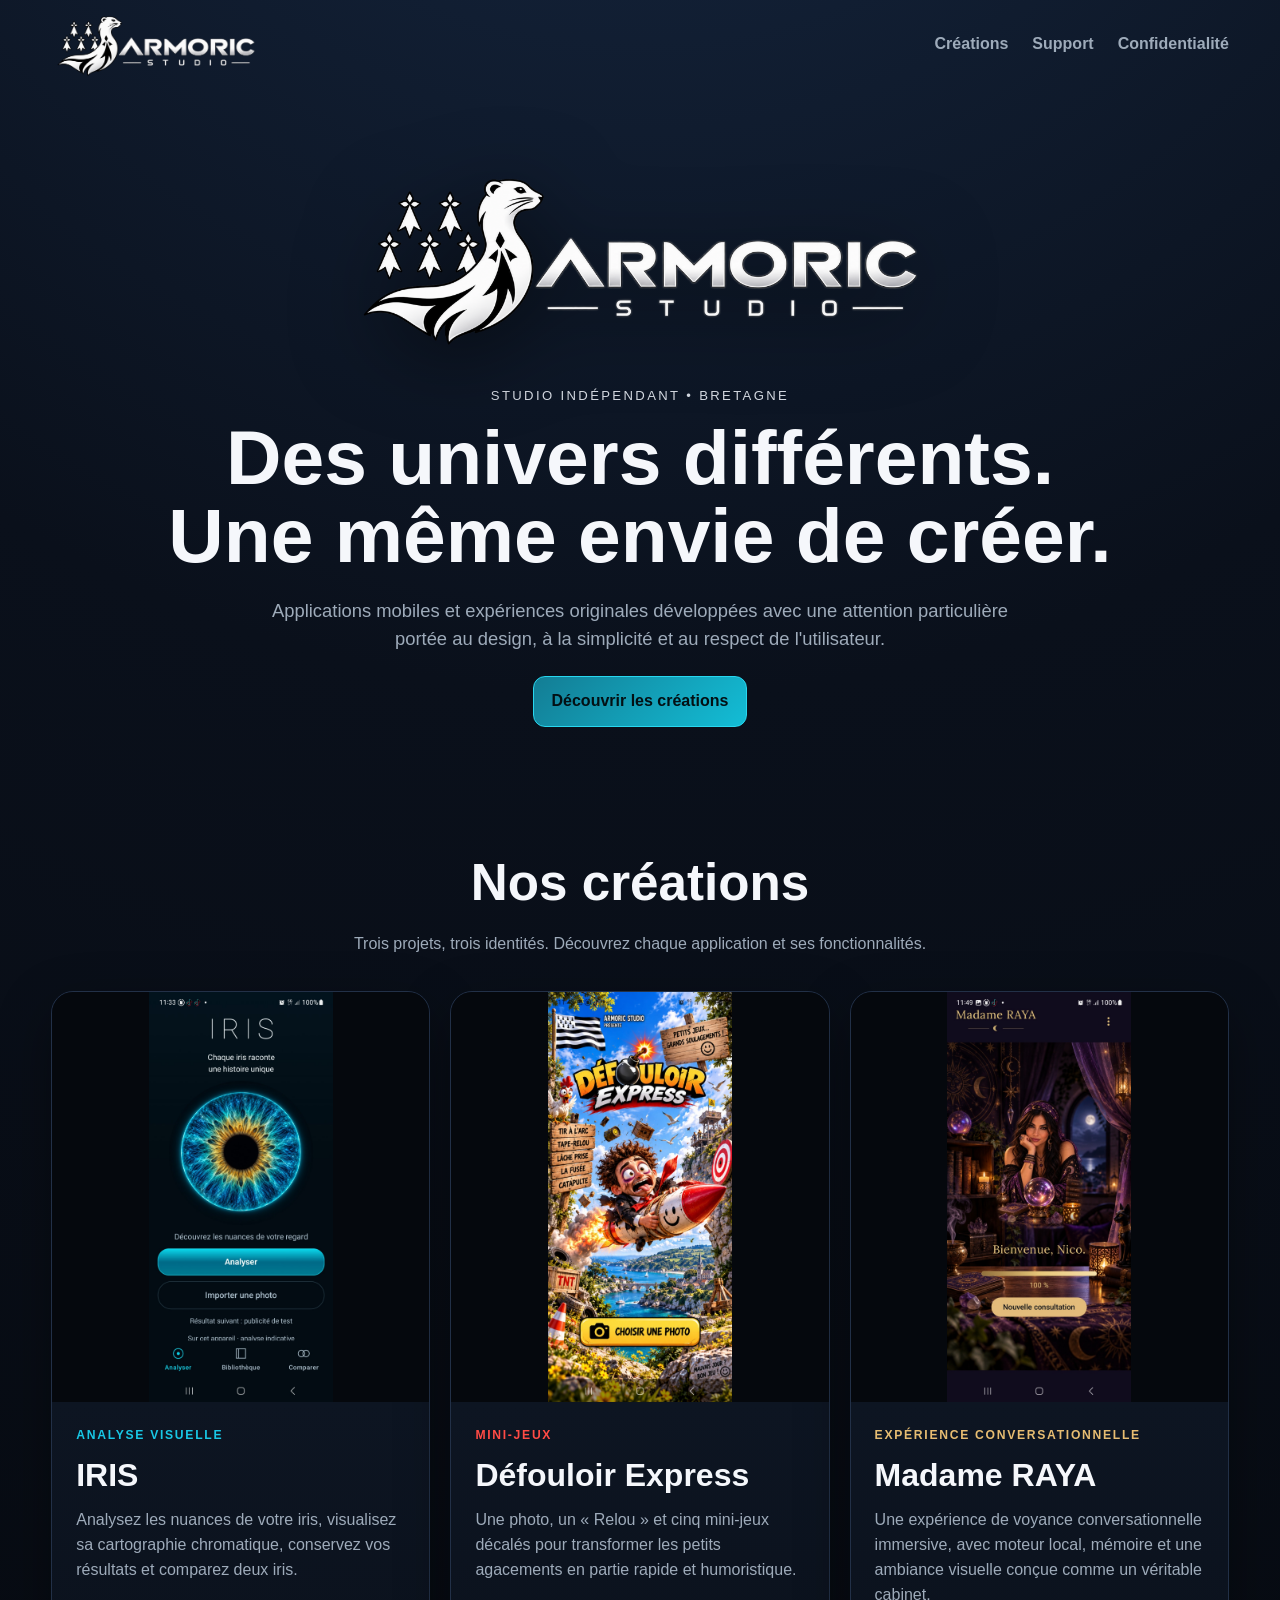
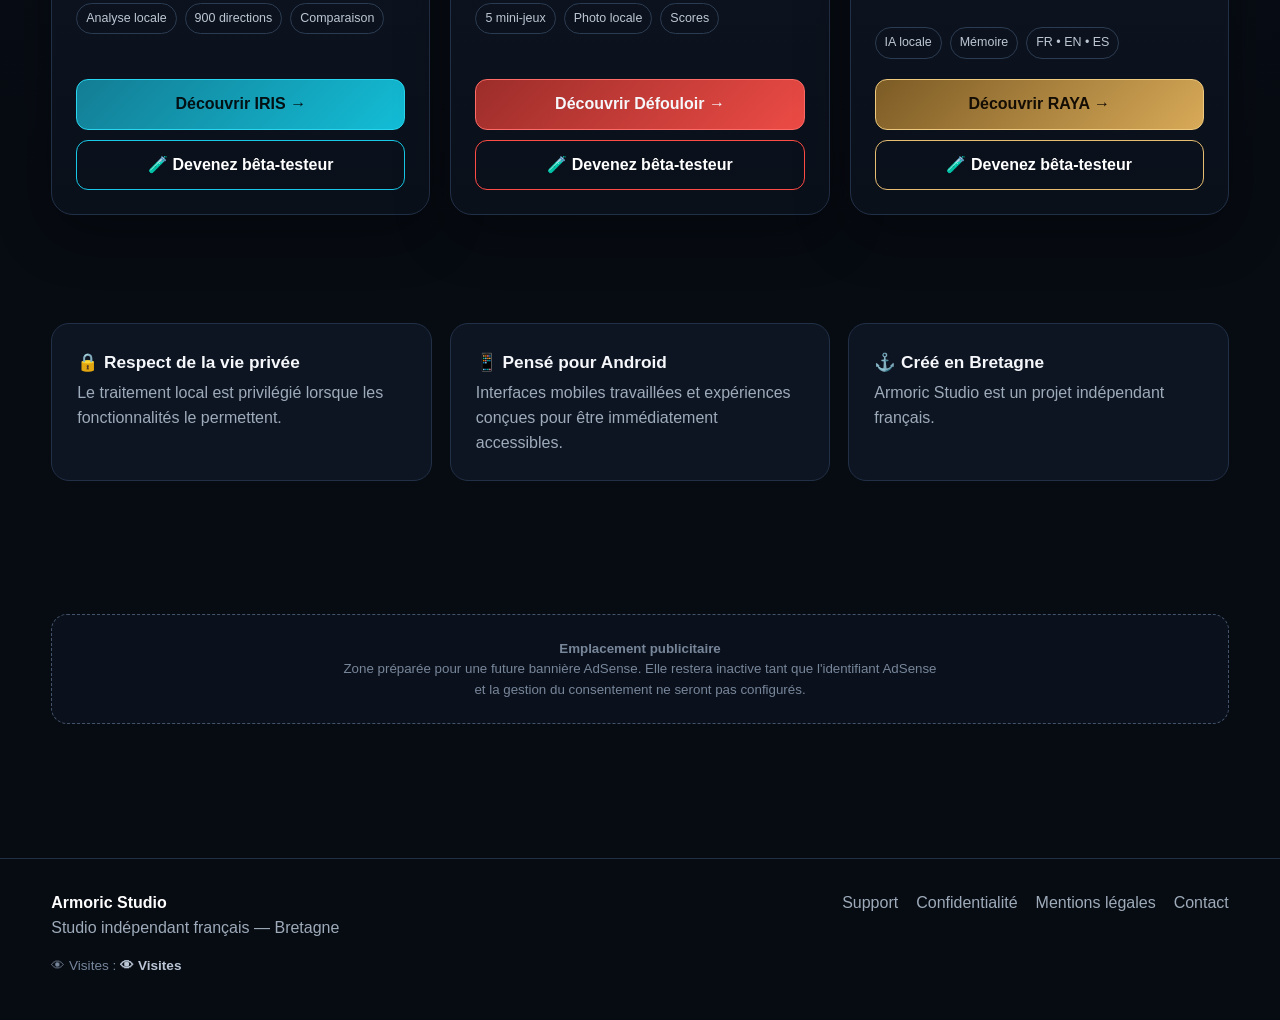
==== commit 50b511f0: "Add files via upload" ====
--- a/index.html
+++ b/index.html
@@ -1,8 +1,8 @@
 <!doctype html><html lang="fr"><head><meta charset="utf-8"><meta name="viewport" content="width=device-width,initial-scale=1"><meta name="description" content="Armoric Studio — applications et jeux indépendants"><title>Armoric Studio — Applications & jeux indépendants</title><link rel="stylesheet" href="style.css"></head><body><header class="wrap"><a class="brand" href="index.html"><img src="logo-armoric.png" class="brand-logo" alt="Armoric Studio"></a><nav class="nav"><a href="index.html#creations">Créations</a><a href="support.html">Support</a><a href="confidentialite.html">Confidentialité</a></nav></header><main><section class="hero wrap"><img src="logo-armoric.png" class="hero-logo" alt="Armoric Studio"><div class="kicker">Studio indépendant • Bretagne</div><h1>Des univers différents.<br>Une même envie de créer.</h1><p>Applications mobiles et expériences originales développées avec une attention particulière portée au design, à la simplicité et au respect de l'utilisateur.</p><a class="btn primary" href="#creations">Découvrir les créations</a></section>
-<section id="creations" class="section wrap"><h2 class="section-title">Nos créations</h2><p class="section-lead">Quatre projets, quatre identités. Découvrez chaque application et ses fonctionnalités.</p><div class="apps">
-<article class="app-card iris"><div class="app-shot"><img src="iris-home.jpg" alt="Écran d'accueil IRIS"></div><div class="app-body"><span class="app-label">Analyse visuelle</span><h3>IRIS</h3><p>Analysez les nuances de votre iris, visualisez sa cartographie chromatique, conservez vos résultats et comparez deux iris.</p><div class="chips"><span class="chip">Analyse locale</span><span class="chip">900 directions</span><span class="chip">Comparaison</span></div><a class="btn primary" href="iris.html">Découvrir IRIS →</a></div></article><article class="app-card avf"><div class="app-shot"><img src="avf-home.jpg" alt="Accueil AVF Pulse"></div><div class="app-body"><span class="app-label">Suivi AVF</span><h3>AVF Pulse</h3><p>Un suivi pensé pour la réalité des crises d’algie vasculaire de la face : l’essentiel pendant la crise, la précision après.</p><div class="chips"><span class="chip">Suivi rapide</span><span class="chip">Données locales</span><span class="chip">Rapports PDF</span></div><a class="btn avf-btn" href="avf-pulse.html">Découvrir AVF Pulse →</a></div></article>
-<article class="app-card def"><div class="app-shot"><img src="def-home.jpg" alt="Accueil Défouloir Express"></div><div class="app-body"><span class="app-label">Mini-jeux</span><h3>Défouloir Express</h3><p>Une photo, un « Relou » et cinq mini-jeux décalés pour transformer les petits agacements en partie rapide et humoristique.</p><div class="chips"><span class="chip">5 mini-jeux</span><span class="chip">Photo locale</span><span class="chip">Scores</span></div><a class="btn red" href="defouloir-express.html">Découvrir Défouloir →</a></div></article>
-<article class="app-card raya"><div class="app-shot"><img src="raya-home.jpg" alt="Accueil Madame RAYA"></div><div class="app-body"><span class="app-label">Expérience conversationnelle</span><h3>Madame RAYA</h3><p>Une expérience de voyance conversationnelle immersive, avec moteur local, mémoire et une ambiance visuelle conçue comme un véritable cabinet.</p><div class="chips"><span class="chip">IA locale</span><span class="chip">Mémoire</span><span class="chip">FR • EN • ES</span></div><a class="btn gold" href="madame-raya.html">Découvrir RAYA →</a></div></article>
+<section id="creations" class="section wrap"><h2 class="section-title">Nos créations</h2><p class="section-lead">Trois projets, trois identités. Découvrez chaque application et ses fonctionnalités.</p><div class="apps">
+<article class="app-card iris"><div class="app-shot"><img src="iris-home.jpg" alt="Écran d'accueil IRIS"></div><div class="app-body"><span class="app-label">Analyse visuelle</span><h3>IRIS</h3><p>Analysez les nuances de votre iris, visualisez sa cartographie chromatique, conservez vos résultats et comparez deux iris.</p><div class="chips"><span class="chip">Analyse locale</span><span class="chip">900 directions</span><span class="chip">Comparaison</span></div><a class="btn primary" href="iris.html">Découvrir IRIS →</a><a class="btn beta-btn" href="mailto:iris.appli.ns@gmail.com?subject=Bêta-test%20IRIS&body=Bonjour,%0D%0A%0D%0AJe%20souhaite%20devenir%20bêta-testeur%20de%20l’application%20IRIS.">🧪 Devenez bêta-testeur</a></div></article>
+<article class="app-card def"><div class="app-shot"><img src="def-home.jpg" alt="Accueil Défouloir Express"></div><div class="app-body"><span class="app-label">Mini-jeux</span><h3>Défouloir Express</h3><p>Une photo, un « Relou » et cinq mini-jeux décalés pour transformer les petits agacements en partie rapide et humoristique.</p><div class="chips"><span class="chip">5 mini-jeux</span><span class="chip">Photo locale</span><span class="chip">Scores</span></div><a class="btn red" href="defouloir-express.html">Découvrir Défouloir →</a><a class="btn beta-btn" href="mailto:iris.appli.ns@gmail.com?subject=Bêta-test%20Défouloir%20Express&body=Bonjour,%0D%0A%0D%0AJe%20souhaite%20devenir%20bêta-testeur%20de%20Défouloir%20Express.">🧪 Devenez bêta-testeur</a></div></article>
+<article class="app-card raya"><div class="app-shot"><img src="raya-home.jpg" alt="Accueil Madame RAYA"></div><div class="app-body"><span class="app-label">Expérience conversationnelle</span><h3>Madame RAYA</h3><p>Une expérience de voyance conversationnelle immersive, avec moteur local, mémoire et une ambiance visuelle conçue comme un véritable cabinet.</p><div class="chips"><span class="chip">IA locale</span><span class="chip">Mémoire</span><span class="chip">FR • EN • ES</span></div><a class="btn gold" href="madame-raya.html">Découvrir RAYA →</a><a class="btn beta-btn" href="mailto:iris.appli.ns@gmail.com?subject=Bêta-test%20Madame%20RAYA&body=Bonjour,%0D%0A%0D%0AJe%20souhaite%20devenir%20bêta-testeur%20de%20Madame%20RAYA.">🧪 Devenez bêta-testeur</a></div></article>
 </div></section>
 <section class="section wrap"><div class="trust"><div><strong>🔒 Respect de la vie privée</strong><span>Le traitement local est privilégié lorsque les fonctionnalités le permettent.</span></div><div><strong>📱 Pensé pour Android</strong><span>Interfaces mobiles travaillées et expériences conçues pour être immédiatement accessibles.</span></div><div><strong>⚓ Créé en Bretagne</strong><span>Armoric Studio est un projet indépendant français.</span></div></div></section>
 <section class="section wrap"><div class="ad-slot"><small><strong>Emplacement publicitaire</strong><br>Zone préparée pour une future bannière AdSense. Elle restera inactive tant que l'identifiant AdSense et la gestion du consentement ne seront pas configurés.</small></div></section></main><footer><div class="wrap footer-grid"><div><strong style="color:#fff">Armoric Studio</strong><br>Studio indépendant français — Bretagne<div class="visit">👁 Visites : <strong id="visit-count">—</strong></div></div><div class="footer-links"><a href="support.html">Support</a><a href="confidentialite.html">Confidentialité</a><a href="mentions-legales.html">Mentions légales</a><a href="mailto:iris.appli.ns@gmail.com">Contact</a></div></div></footer><script src="site.js"></script></body></html>
--- a/style.css
+++ b/style.css
@@ -3,7 +3,7 @@
 *{box-sizing:border-box}html{scroll-behavior:smooth}body{margin:0;font-family:Inter,Segoe UI,Arial,sans-serif;background:radial-gradient(circle at 50% -20%,#172a46 0,#0a101b 38%,var(--bg) 75%);color:var(--text);line-height:1.55}a{color:inherit}.wrap{width:min(var(--max),92%);margin:auto}
 header{min-height:88px;display:flex;align-items:center;justify-content:space-between;gap:28px}.brand-logo{width:210px;display:block}.brand{text-decoration:none}.nav{display:flex;gap:24px;align-items:center}.nav a{text-decoration:none;color:var(--muted);font-weight:650}.nav a:hover{color:#fff}
 .hero{text-align:center;padding:70px 0 62px}.hero-logo{width:min(590px,82vw);filter:drop-shadow(0 16px 40px #0008)}.kicker{margin:24px 0 8px;color:#d4d9e1;letter-spacing:.18em;text-transform:uppercase;font-size:.82rem}.hero h1{font-size:clamp(2.4rem,6vw,5.5rem);line-height:1.02;margin:.15em auto;max-width:980px}.hero p{color:var(--muted);font-size:1.15rem;max-width:760px;margin:22px auto}.btn{display:inline-flex;align-items:center;justify-content:center;padding:12px 18px;border:1px solid #3c4d66;border-radius:12px;text-decoration:none;font-weight:750;background:#121d2c}.btn:hover{transform:translateY(-1px);border-color:#7087a6}.btn.primary{background:linear-gradient(135deg,#137d94,#13bdd6);border-color:#28d7ef;color:#031014}.btn.gold{background:linear-gradient(135deg,#7c5b25,#d8aa58);border-color:#efc97d;color:#140d04}.btn.red{background:linear-gradient(135deg,#9c2d2a,#ed4b45);border-color:#ff6b66}
-.section{padding:54px 0}.section-title{text-align:center;font-size:clamp(2rem,4vw,3.2rem);margin:0 0 10px}.section-lead{text-align:center;color:var(--muted);max-width:720px;margin:0 auto 34px}.apps{display:grid;grid-template-columns:repeat(3,1fr);gap:20px}.app-card{border:1px solid var(--line);background:linear-gradient(180deg,#101a2a,#0a101a);border-radius:22px;overflow:hidden;display:flex;flex-direction:column;box-shadow:0 18px 55px #0005}.app-card.iris{--app:var(--cyan)}.app-card.def{--app:var(--red)}.app-card.raya{--app:var(--gold)}.app-card.avf{--app:#ff6b70}.app-shot{height:410px;background:#05080d;overflow:hidden;position:relative}.app-shot img{width:100%;height:100%;object-fit:contain;object-position:center;background:#05080d}.app-body{padding:24px;display:flex;flex-direction:column;flex:1}.app-label{color:var(--app);text-transform:uppercase;letter-spacing:.14em;font-weight:800;font-size:.76rem}.app-card h3{font-size:2rem;margin:6px 0 8px}.app-card p{color:var(--muted);margin:0 0 20px}.app-card .btn{margin-top:auto}.chips{display:flex;gap:8px;flex-wrap:wrap;margin:0 0 20px}.chip{border:1px solid #2b3b51;border-radius:999px;padding:5px 9px;font-size:.78rem;color:#bdc7d4}
+.section{padding:54px 0}.section-title{text-align:center;font-size:clamp(2rem,4vw,3.2rem);margin:0 0 10px}.section-lead{text-align:center;color:var(--muted);max-width:720px;margin:0 auto 34px}.apps{display:grid;grid-template-columns:repeat(3,1fr);gap:20px}.app-card{border:1px solid var(--line);background:linear-gradient(180deg,#101a2a,#0a101a);border-radius:22px;overflow:hidden;display:flex;flex-direction:column;box-shadow:0 18px 55px #0005}.app-card.iris{--app:var(--cyan)}.app-card.def{--app:var(--red)}.app-card.raya{--app:var(--gold)}.app-shot{height:410px;background:#05080d;overflow:hidden;position:relative}.app-shot img{width:100%;height:100%;object-fit:contain;object-position:center;background:#05080d}.app-body{padding:24px;display:flex;flex-direction:column;flex:1}.app-label{color:var(--app);text-transform:uppercase;letter-spacing:.14em;font-weight:800;font-size:.76rem}.app-card h3{font-size:2rem;margin:6px 0 8px}.app-card p{color:var(--muted);margin:0 0 20px}.app-card .btn{margin-top:auto}.chips{display:flex;gap:8px;flex-wrap:wrap;margin:0 0 20px}.chip{border:1px solid #2b3b51;border-radius:999px;padding:5px 9px;font-size:.78rem;color:#bdc7d4}
 .trust{display:grid;grid-template-columns:repeat(3,1fr);gap:18px}.trust>div{padding:25px;border:1px solid var(--line);border-radius:18px;background:#0d1522}.trust strong{display:block;font-size:1.08rem;margin-bottom:5px}.trust span{color:var(--muted)}
 .ad-slot{margin:25px auto;border:1px dashed #43536a;border-radius:16px;min-height:110px;display:flex;align-items:center;justify-content:center;text-align:center;color:#78869a;background:#0a111c;padding:20px}.ad-slot small{max-width:600px}
 footer{margin-top:55px;border-top:1px solid var(--line);padding:32px 0 44px;color:var(--muted)}.footer-grid{display:flex;justify-content:space-between;gap:24px;flex-wrap:wrap}.footer-links{display:flex;gap:18px;flex-wrap:wrap}.footer-links a{text-decoration:none}.visit{margin-top:14px;font-size:.85rem;color:#76869b}.visit strong{color:#b9c5d5}
@@ -13,4 +13,4 @@
 @media(max-width:900px){.apps,.trust,.feature-list{grid-template-columns:1fr}.app-shot{height:500px}.page-hero{grid-template-columns:1fr;text-align:center}.page-hero p{margin-left:auto;margin-right:auto}.gallery{grid-template-columns:repeat(2,1fr)}}
 @media(max-width:650px){header{min-height:74px}.brand-logo{width:160px}.nav{display:none}.hero{padding-top:38px}.apps{gap:26px}.app-shot{height:420px}.gallery{grid-template-columns:1fr 1fr;gap:10px}.gallery img{height:330px}.section{padding:38px 0}.footer-grid{display:block}.footer-links{margin-top:14px}.page-hero{padding-top:25px}}
 
-.app-card.avf{border-color:#3b3040}.btn.avf-btn{background:linear-gradient(135deg,#8f2830,#ed4b45);border-color:#ff6b66;color:#fff}
+.beta-btn{margin-top:10px!important;background:transparent;border-color:var(--app);color:#fff}.beta-btn:hover{background:#ffffff0d;border-color:#fff}.beta-panel{max-width:850px;margin:auto;text-align:center;padding:38px 30px;border:1px solid #34465f;border-radius:22px;background:linear-gradient(180deg,#111d2f,#0b121e);box-shadow:0 18px 55px #0004}.beta-panel .beta-icon{font-size:2.5rem}.beta-panel h2{font-size:clamp(1.8rem,4vw,2.8rem);margin:5px 0 10px}.beta-panel p{max-width:680px;margin:10px auto 18px;color:var(--muted)}.beta-panel small{display:block;color:#8391a4;margin-top:15px}.app-card .beta-btn{margin-top:10px}
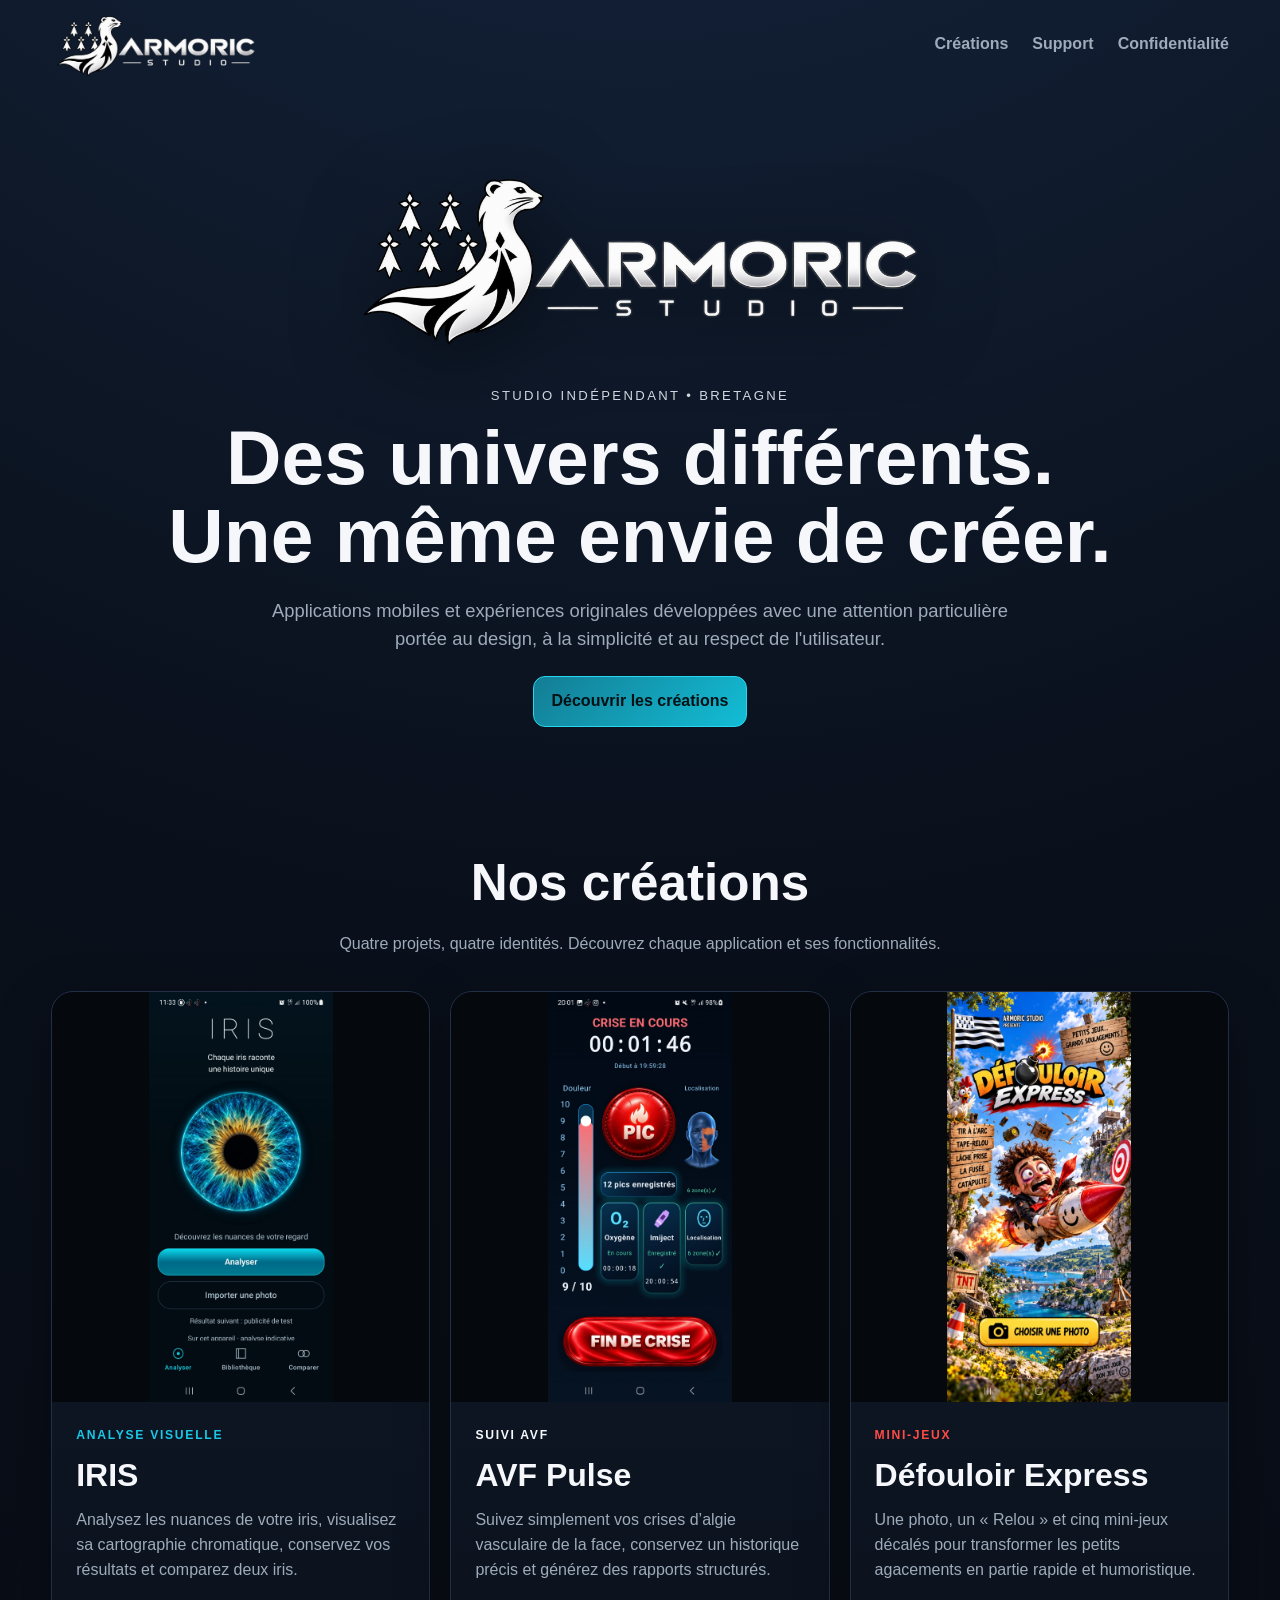
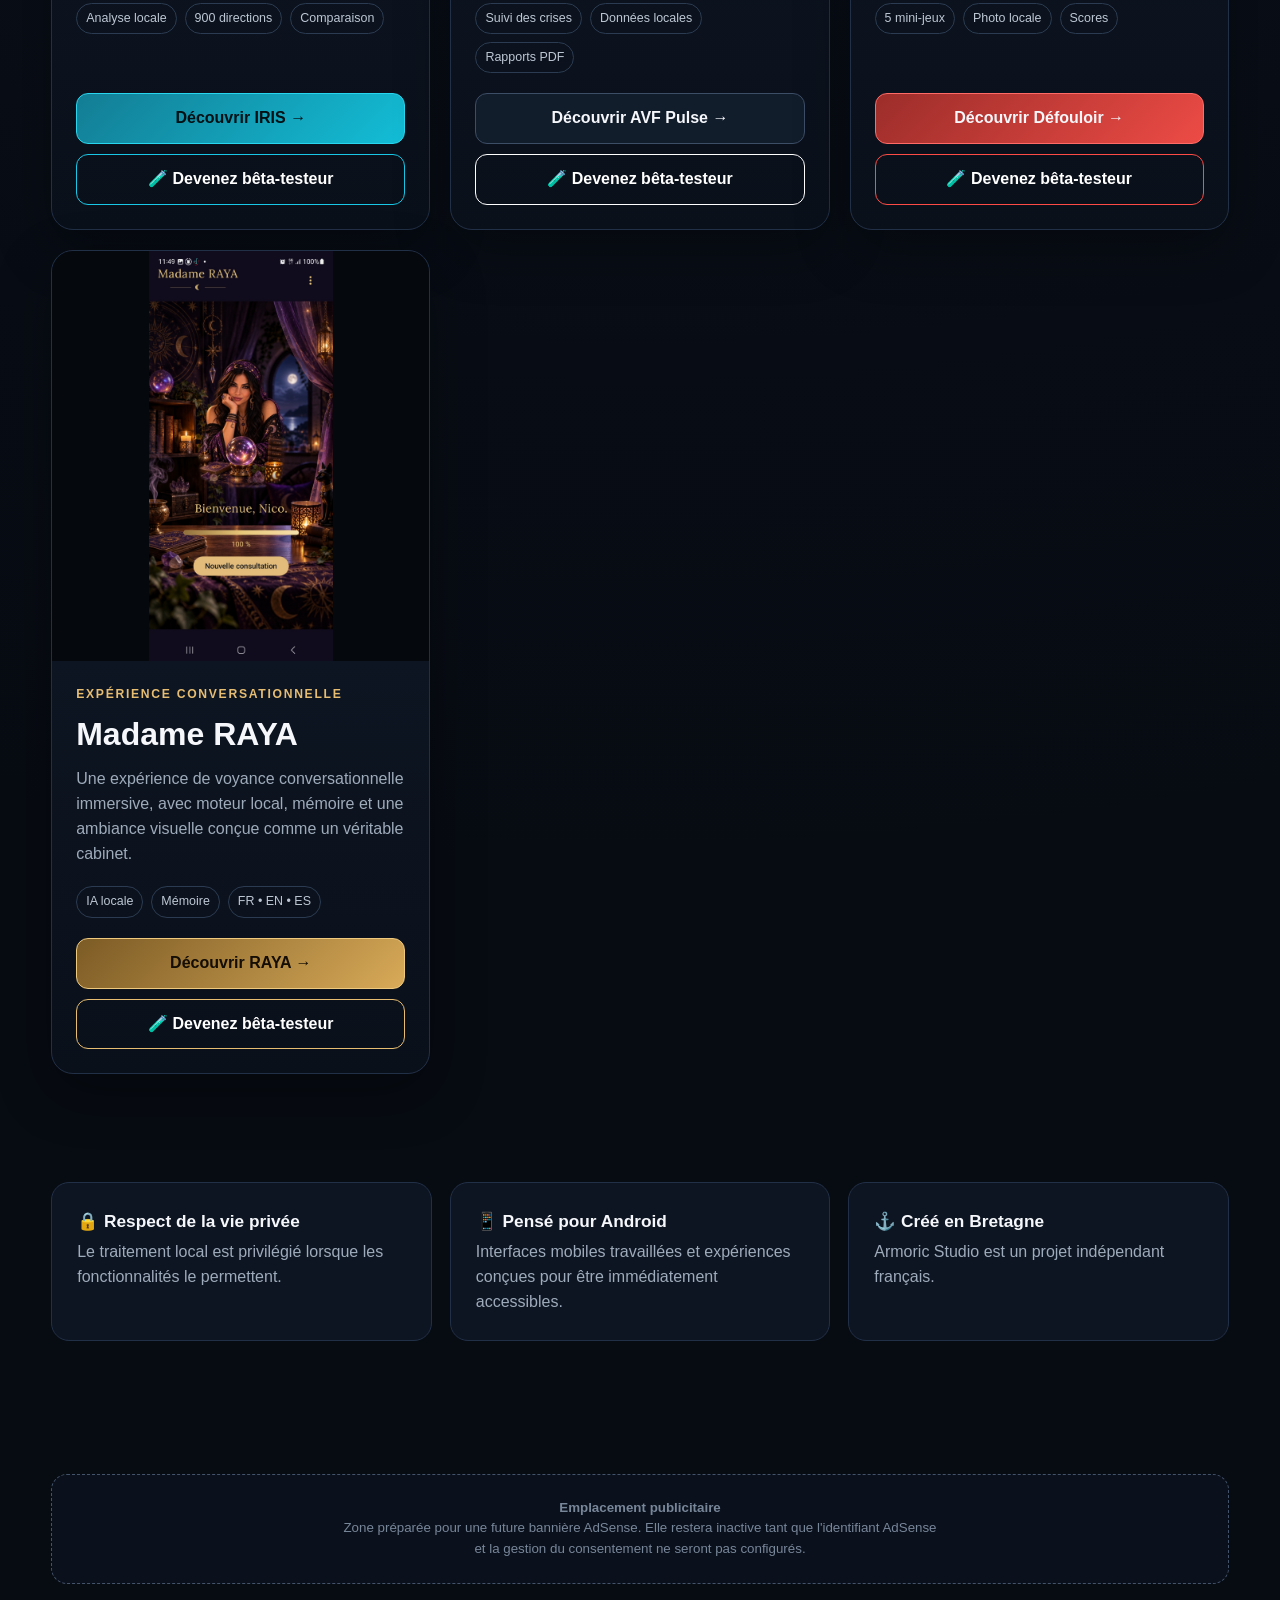
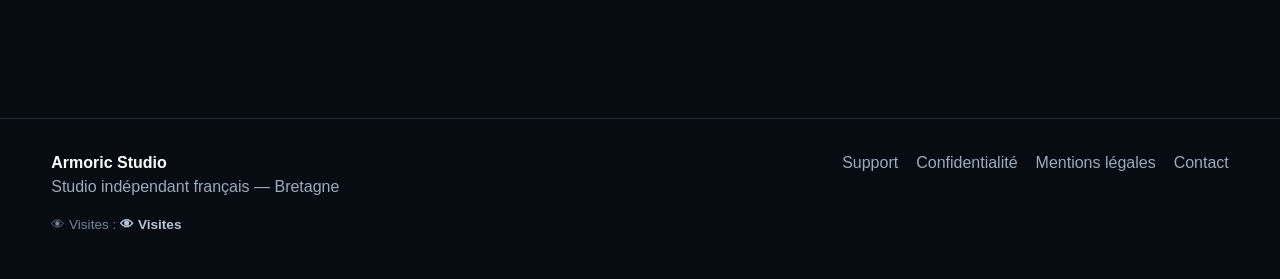
==== commit a5151e5b: "Add files via upload" ====
--- a/index.html
+++ b/index.html
@@ -1,6 +1,7 @@
 <!doctype html><html lang="fr"><head><meta charset="utf-8"><meta name="viewport" content="width=device-width,initial-scale=1"><meta name="description" content="Armoric Studio — applications et jeux indépendants"><title>Armoric Studio — Applications & jeux indépendants</title><link rel="stylesheet" href="style.css"></head><body><header class="wrap"><a class="brand" href="index.html"><img src="logo-armoric.png" class="brand-logo" alt="Armoric Studio"></a><nav class="nav"><a href="index.html#creations">Créations</a><a href="support.html">Support</a><a href="confidentialite.html">Confidentialité</a></nav></header><main><section class="hero wrap"><img src="logo-armoric.png" class="hero-logo" alt="Armoric Studio"><div class="kicker">Studio indépendant • Bretagne</div><h1>Des univers différents.<br>Une même envie de créer.</h1><p>Applications mobiles et expériences originales développées avec une attention particulière portée au design, à la simplicité et au respect de l'utilisateur.</p><a class="btn primary" href="#creations">Découvrir les créations</a></section>
-<section id="creations" class="section wrap"><h2 class="section-title">Nos créations</h2><p class="section-lead">Trois projets, trois identités. Découvrez chaque application et ses fonctionnalités.</p><div class="apps">
+<section id="creations" class="section wrap"><h2 class="section-title">Nos créations</h2><p class="section-lead">Quatre projets, quatre identités. Découvrez chaque application et ses fonctionnalités.</p><div class="apps">
 <article class="app-card iris"><div class="app-shot"><img src="iris-home.jpg" alt="Écran d'accueil IRIS"></div><div class="app-body"><span class="app-label">Analyse visuelle</span><h3>IRIS</h3><p>Analysez les nuances de votre iris, visualisez sa cartographie chromatique, conservez vos résultats et comparez deux iris.</p><div class="chips"><span class="chip">Analyse locale</span><span class="chip">900 directions</span><span class="chip">Comparaison</span></div><a class="btn primary" href="iris.html">Découvrir IRIS →</a><a class="btn beta-btn" href="mailto:iris.appli.ns@gmail.com?subject=Bêta-test%20IRIS&body=Bonjour,%0D%0A%0D%0AJe%20souhaite%20devenir%20bêta-testeur%20de%20l’application%20IRIS.">🧪 Devenez bêta-testeur</a></div></article>
+<article class="app-card avf"><div class="app-shot"><img src="avf-crise.jpg" alt="AVF Pulse — crise en cours"></div><div class="app-body"><span class="app-label">Suivi AVF</span><h3>AVF Pulse</h3><p>Suivez simplement vos crises d’algie vasculaire de la face, conservez un historique précis et générez des rapports structurés.</p><div class="chips"><span class="chip">Suivi des crises</span><span class="chip">Données locales</span><span class="chip">Rapports PDF</span></div><a class="btn avf-btn" href="avf-pulse.html">Découvrir AVF Pulse →</a><a class="btn beta-btn" href="mailto:iris.appli.ns@gmail.com?subject=Bêta-test%20AVF%20Pulse&body=Bonjour,%0D%0A%0D%0AJe%20souhaite%20devenir%20bêta-testeur%20de%20l’application%20AVF%20Pulse.">🧪 Devenez bêta-testeur</a></div></article>
 <article class="app-card def"><div class="app-shot"><img src="def-home.jpg" alt="Accueil Défouloir Express"></div><div class="app-body"><span class="app-label">Mini-jeux</span><h3>Défouloir Express</h3><p>Une photo, un « Relou » et cinq mini-jeux décalés pour transformer les petits agacements en partie rapide et humoristique.</p><div class="chips"><span class="chip">5 mini-jeux</span><span class="chip">Photo locale</span><span class="chip">Scores</span></div><a class="btn red" href="defouloir-express.html">Découvrir Défouloir →</a><a class="btn beta-btn" href="mailto:iris.appli.ns@gmail.com?subject=Bêta-test%20Défouloir%20Express&body=Bonjour,%0D%0A%0D%0AJe%20souhaite%20devenir%20bêta-testeur%20de%20Défouloir%20Express.">🧪 Devenez bêta-testeur</a></div></article>
 <article class="app-card raya"><div class="app-shot"><img src="raya-home.jpg" alt="Accueil Madame RAYA"></div><div class="app-body"><span class="app-label">Expérience conversationnelle</span><h3>Madame RAYA</h3><p>Une expérience de voyance conversationnelle immersive, avec moteur local, mémoire et une ambiance visuelle conçue comme un véritable cabinet.</p><div class="chips"><span class="chip">IA locale</span><span class="chip">Mémoire</span><span class="chip">FR • EN • ES</span></div><a class="btn gold" href="madame-raya.html">Découvrir RAYA →</a><a class="btn beta-btn" href="mailto:iris.appli.ns@gmail.com?subject=Bêta-test%20Madame%20RAYA&body=Bonjour,%0D%0A%0D%0AJe%20souhaite%20devenir%20bêta-testeur%20de%20Madame%20RAYA.">🧪 Devenez bêta-testeur</a></div></article>
 </div></section>
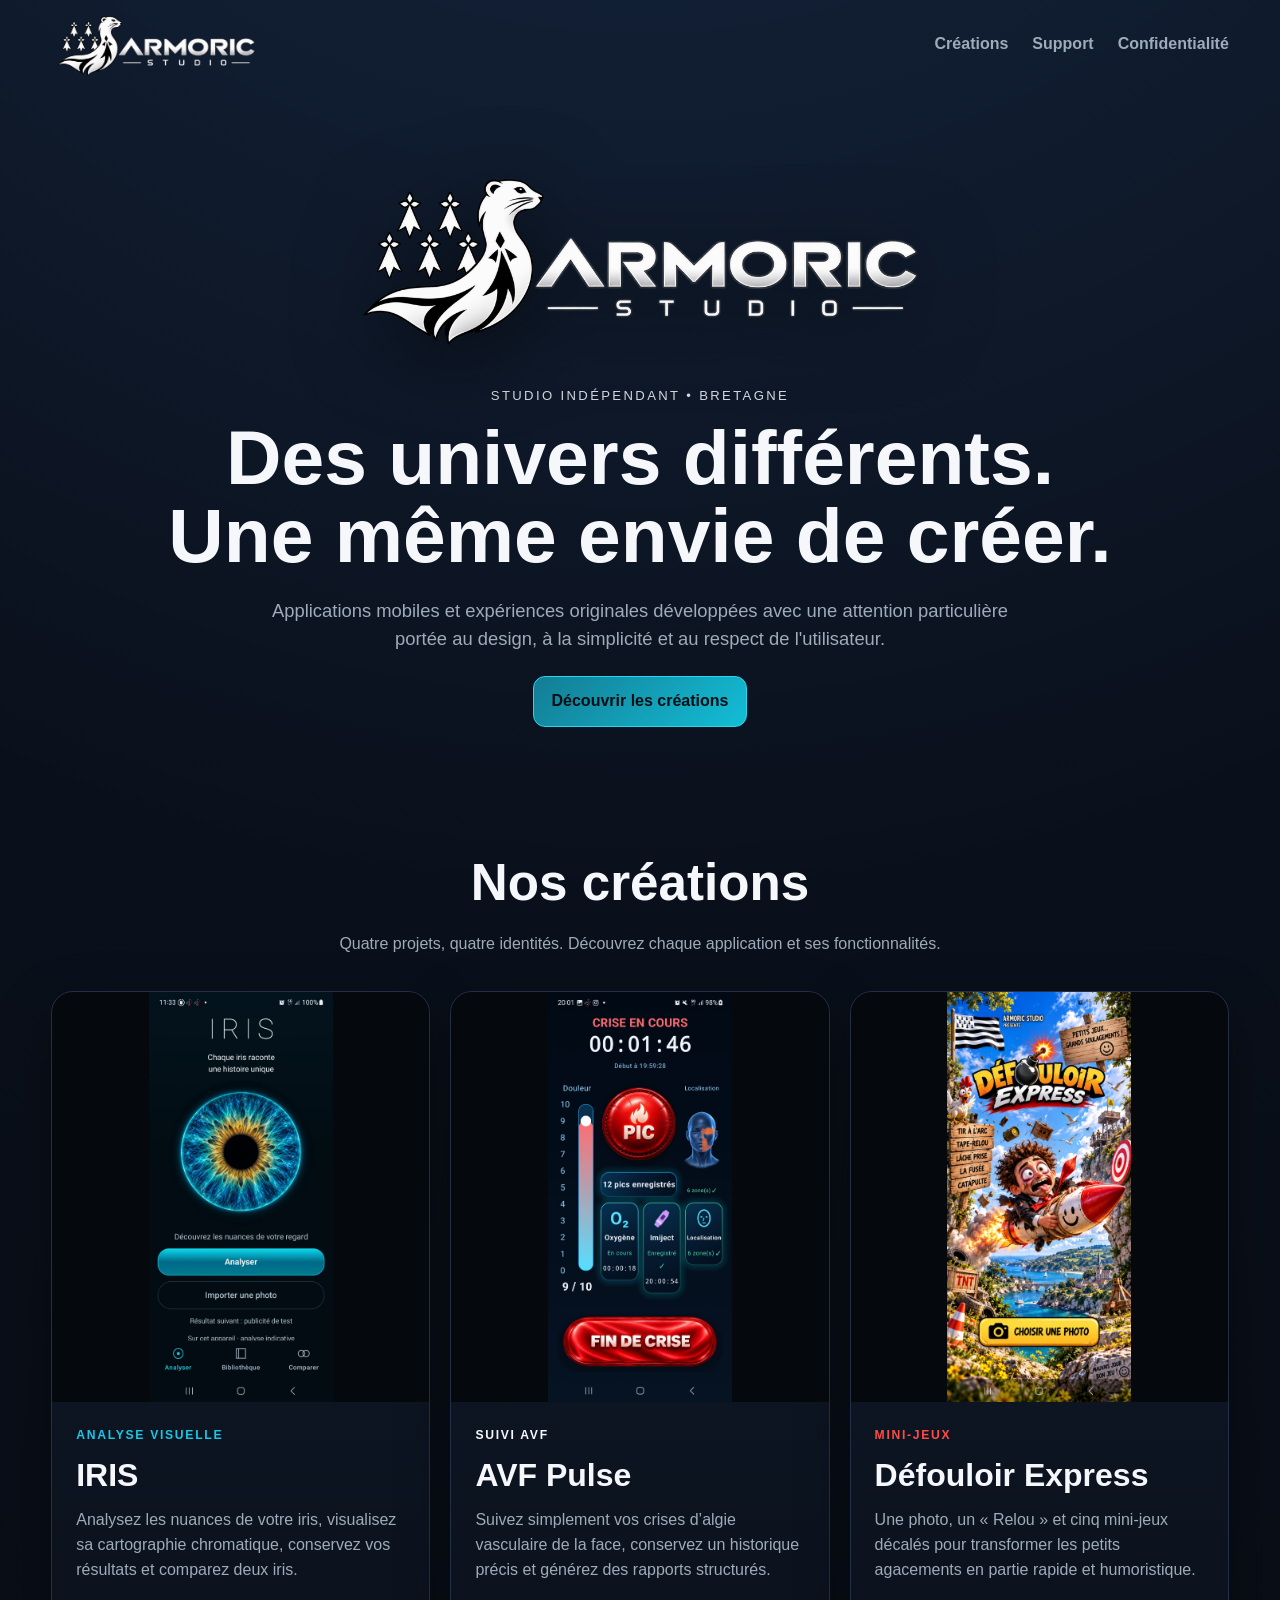
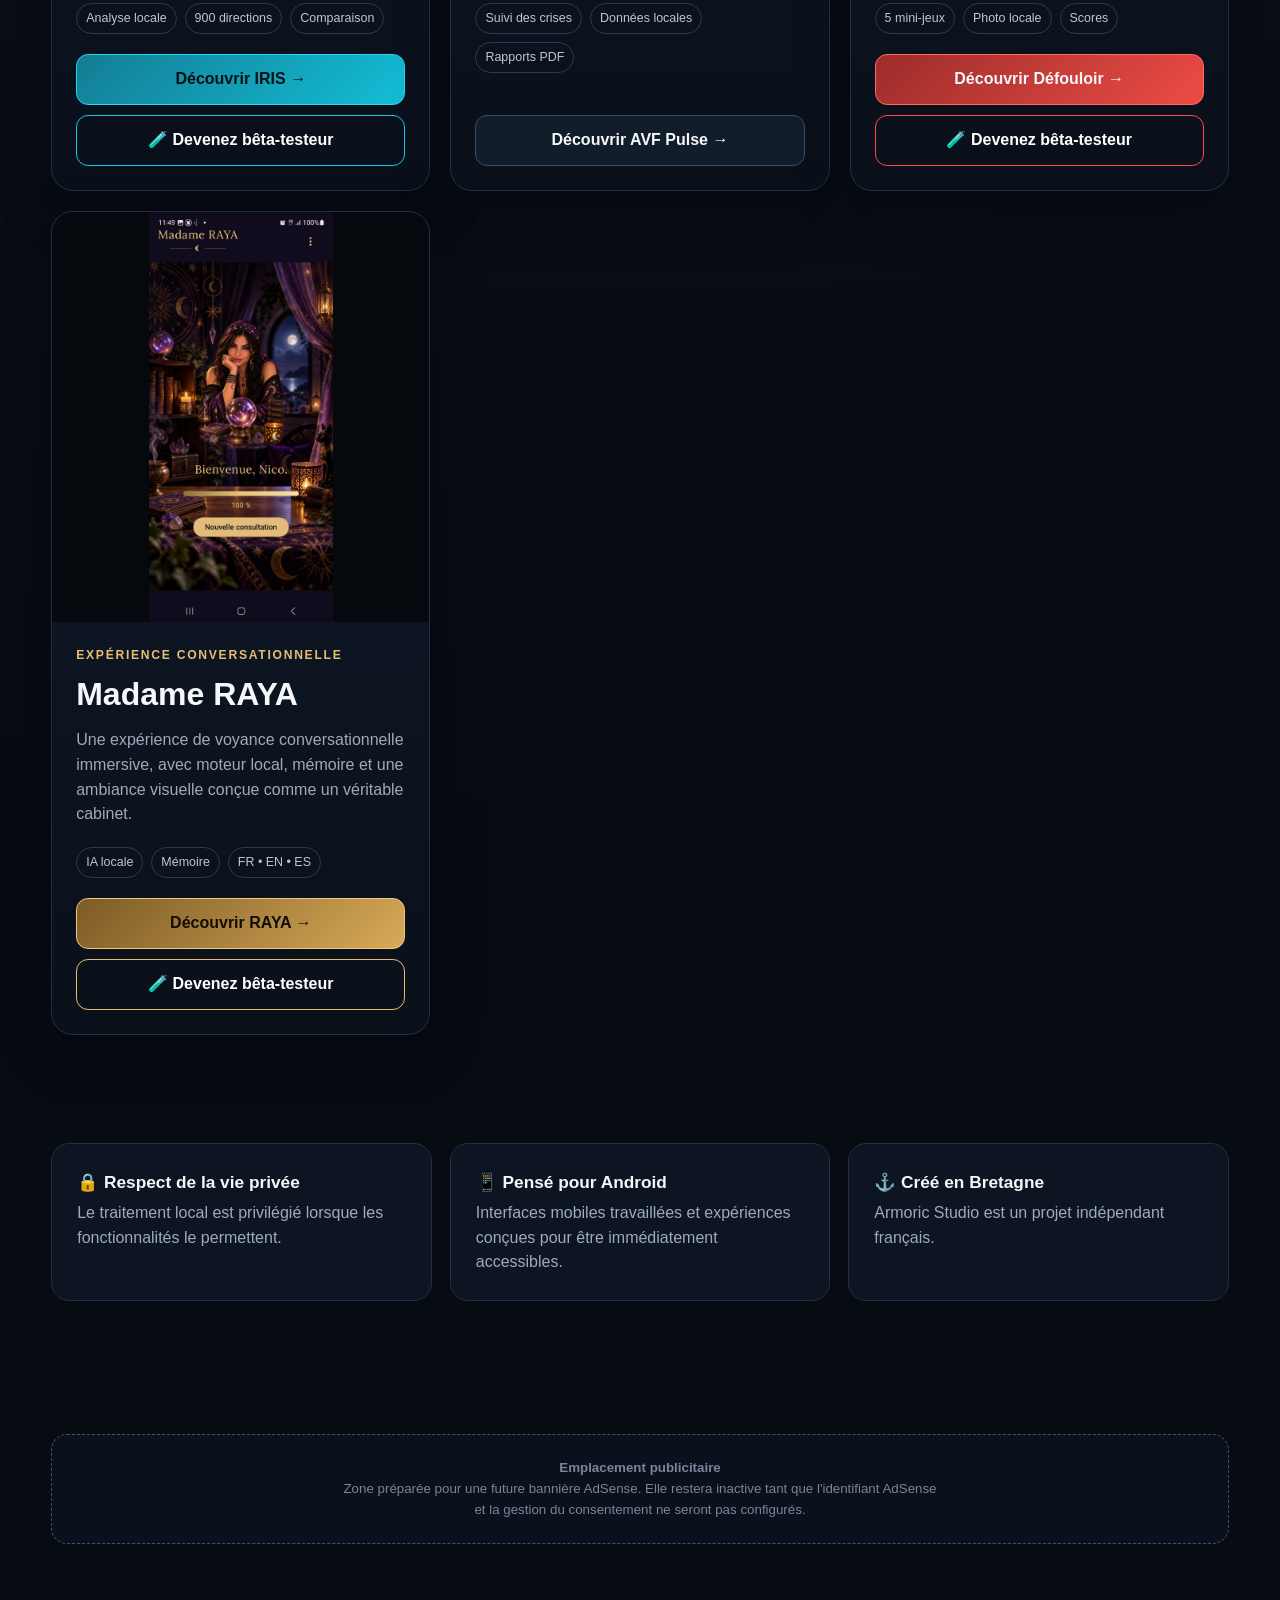
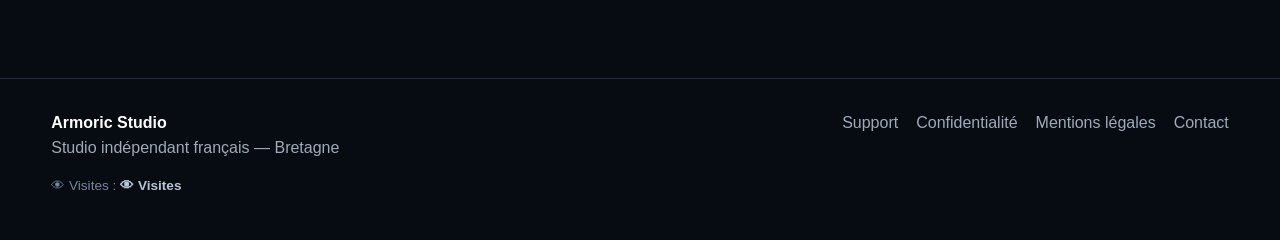
==== commit 9bec481f: "Add files via upload" ====
--- a/index.html
+++ b/index.html
@@ -1,7 +1,7 @@
 <!doctype html><html lang="fr"><head><meta charset="utf-8"><meta name="viewport" content="width=device-width,initial-scale=1"><meta name="description" content="Armoric Studio — applications et jeux indépendants"><title>Armoric Studio — Applications & jeux indépendants</title><link rel="stylesheet" href="style.css"></head><body><header class="wrap"><a class="brand" href="index.html"><img src="logo-armoric.png" class="brand-logo" alt="Armoric Studio"></a><nav class="nav"><a href="index.html#creations">Créations</a><a href="support.html">Support</a><a href="confidentialite.html">Confidentialité</a></nav></header><main><section class="hero wrap"><img src="logo-armoric.png" class="hero-logo" alt="Armoric Studio"><div class="kicker">Studio indépendant • Bretagne</div><h1>Des univers différents.<br>Une même envie de créer.</h1><p>Applications mobiles et expériences originales développées avec une attention particulière portée au design, à la simplicité et au respect de l'utilisateur.</p><a class="btn primary" href="#creations">Découvrir les créations</a></section>
 <section id="creations" class="section wrap"><h2 class="section-title">Nos créations</h2><p class="section-lead">Quatre projets, quatre identités. Découvrez chaque application et ses fonctionnalités.</p><div class="apps">
 <article class="app-card iris"><div class="app-shot"><img src="iris-home.jpg" alt="Écran d'accueil IRIS"></div><div class="app-body"><span class="app-label">Analyse visuelle</span><h3>IRIS</h3><p>Analysez les nuances de votre iris, visualisez sa cartographie chromatique, conservez vos résultats et comparez deux iris.</p><div class="chips"><span class="chip">Analyse locale</span><span class="chip">900 directions</span><span class="chip">Comparaison</span></div><a class="btn primary" href="iris.html">Découvrir IRIS →</a><a class="btn beta-btn" href="mailto:iris.appli.ns@gmail.com?subject=Bêta-test%20IRIS&body=Bonjour,%0D%0A%0D%0AJe%20souhaite%20devenir%20bêta-testeur%20de%20l’application%20IRIS.">🧪 Devenez bêta-testeur</a></div></article>
-<article class="app-card avf"><div class="app-shot"><img src="avf-crise.jpg" alt="AVF Pulse — crise en cours"></div><div class="app-body"><span class="app-label">Suivi AVF</span><h3>AVF Pulse</h3><p>Suivez simplement vos crises d’algie vasculaire de la face, conservez un historique précis et générez des rapports structurés.</p><div class="chips"><span class="chip">Suivi des crises</span><span class="chip">Données locales</span><span class="chip">Rapports PDF</span></div><a class="btn avf-btn" href="avf-pulse.html">Découvrir AVF Pulse →</a><a class="btn beta-btn" href="mailto:iris.appli.ns@gmail.com?subject=Bêta-test%20AVF%20Pulse&body=Bonjour,%0D%0A%0D%0AJe%20souhaite%20devenir%20bêta-testeur%20de%20l’application%20AVF%20Pulse.">🧪 Devenez bêta-testeur</a></div></article>
+<article class="app-card avf"><div class="app-shot"><img src="avf-crise.jpg" alt="AVF Pulse — crise en cours"></div><div class="app-body"><span class="app-label">Suivi AVF</span><h3>AVF Pulse</h3><p>Suivez simplement vos crises d’algie vasculaire de la face, conservez un historique précis et générez des rapports structurés.</p><div class="chips"><span class="chip">Suivi des crises</span><span class="chip">Données locales</span><span class="chip">Rapports PDF</span></div><a class="btn avf-btn" href="avf-pulse.html">Découvrir AVF Pulse →</a></div></article>
 <article class="app-card def"><div class="app-shot"><img src="def-home.jpg" alt="Accueil Défouloir Express"></div><div class="app-body"><span class="app-label">Mini-jeux</span><h3>Défouloir Express</h3><p>Une photo, un « Relou » et cinq mini-jeux décalés pour transformer les petits agacements en partie rapide et humoristique.</p><div class="chips"><span class="chip">5 mini-jeux</span><span class="chip">Photo locale</span><span class="chip">Scores</span></div><a class="btn red" href="defouloir-express.html">Découvrir Défouloir →</a><a class="btn beta-btn" href="mailto:iris.appli.ns@gmail.com?subject=Bêta-test%20Défouloir%20Express&body=Bonjour,%0D%0A%0D%0AJe%20souhaite%20devenir%20bêta-testeur%20de%20Défouloir%20Express.">🧪 Devenez bêta-testeur</a></div></article>
 <article class="app-card raya"><div class="app-shot"><img src="raya-home.jpg" alt="Accueil Madame RAYA"></div><div class="app-body"><span class="app-label">Expérience conversationnelle</span><h3>Madame RAYA</h3><p>Une expérience de voyance conversationnelle immersive, avec moteur local, mémoire et une ambiance visuelle conçue comme un véritable cabinet.</p><div class="chips"><span class="chip">IA locale</span><span class="chip">Mémoire</span><span class="chip">FR • EN • ES</span></div><a class="btn gold" href="madame-raya.html">Découvrir RAYA →</a><a class="btn beta-btn" href="mailto:iris.appli.ns@gmail.com?subject=Bêta-test%20Madame%20RAYA&body=Bonjour,%0D%0A%0D%0AJe%20souhaite%20devenir%20bêta-testeur%20de%20Madame%20RAYA.">🧪 Devenez bêta-testeur</a></div></article>
 </div></section>
